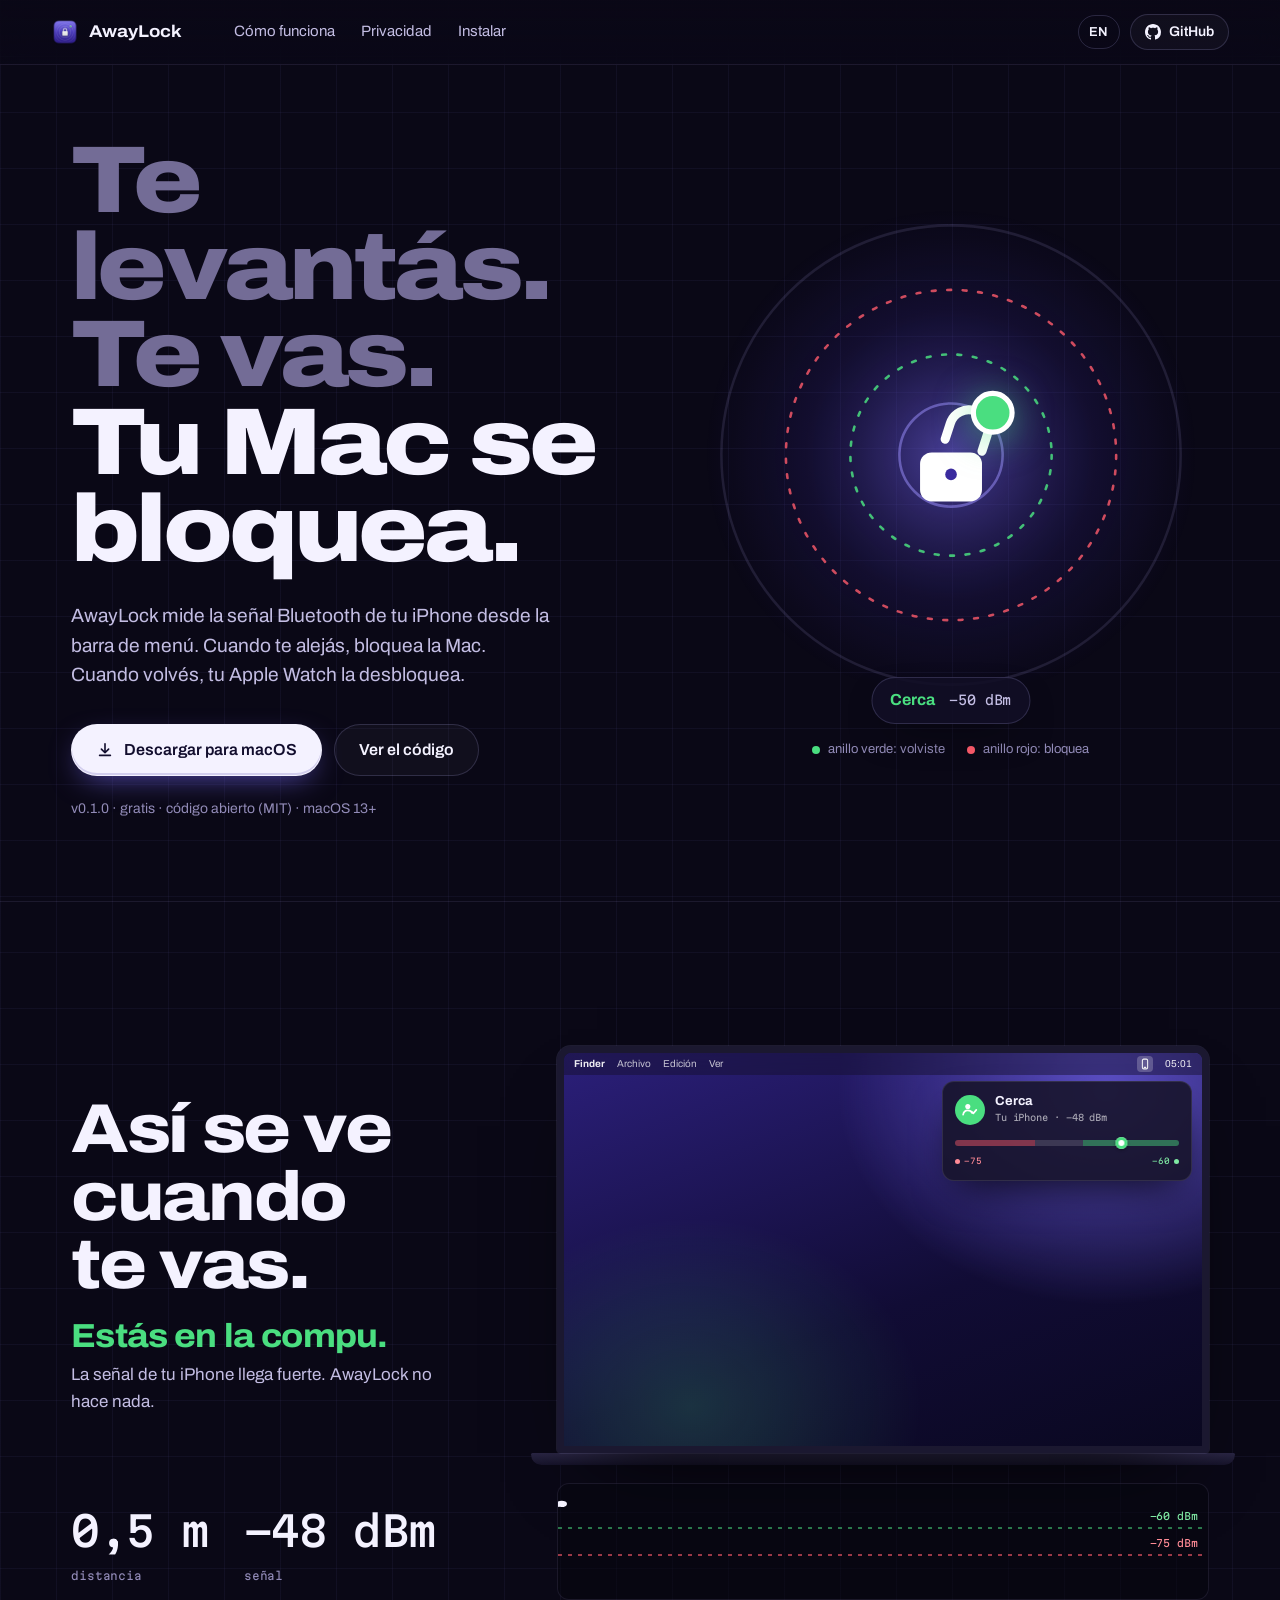
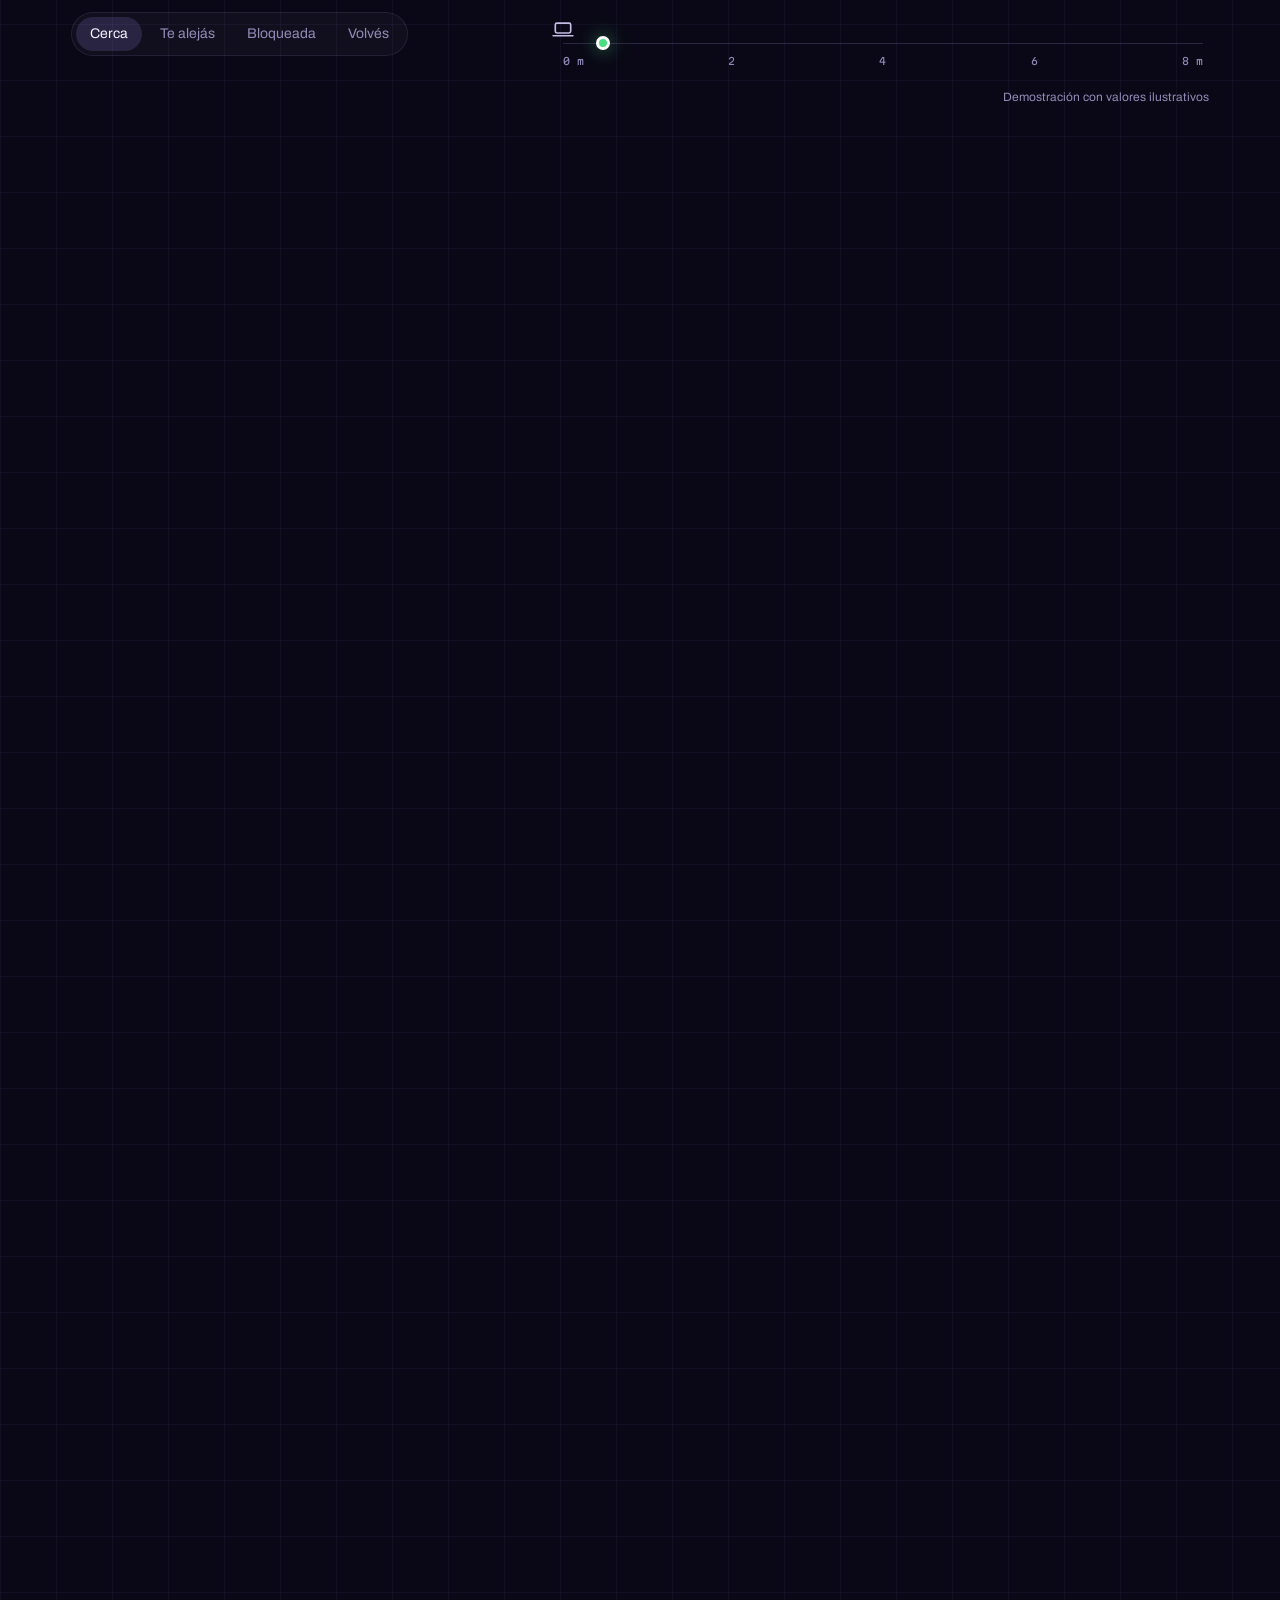
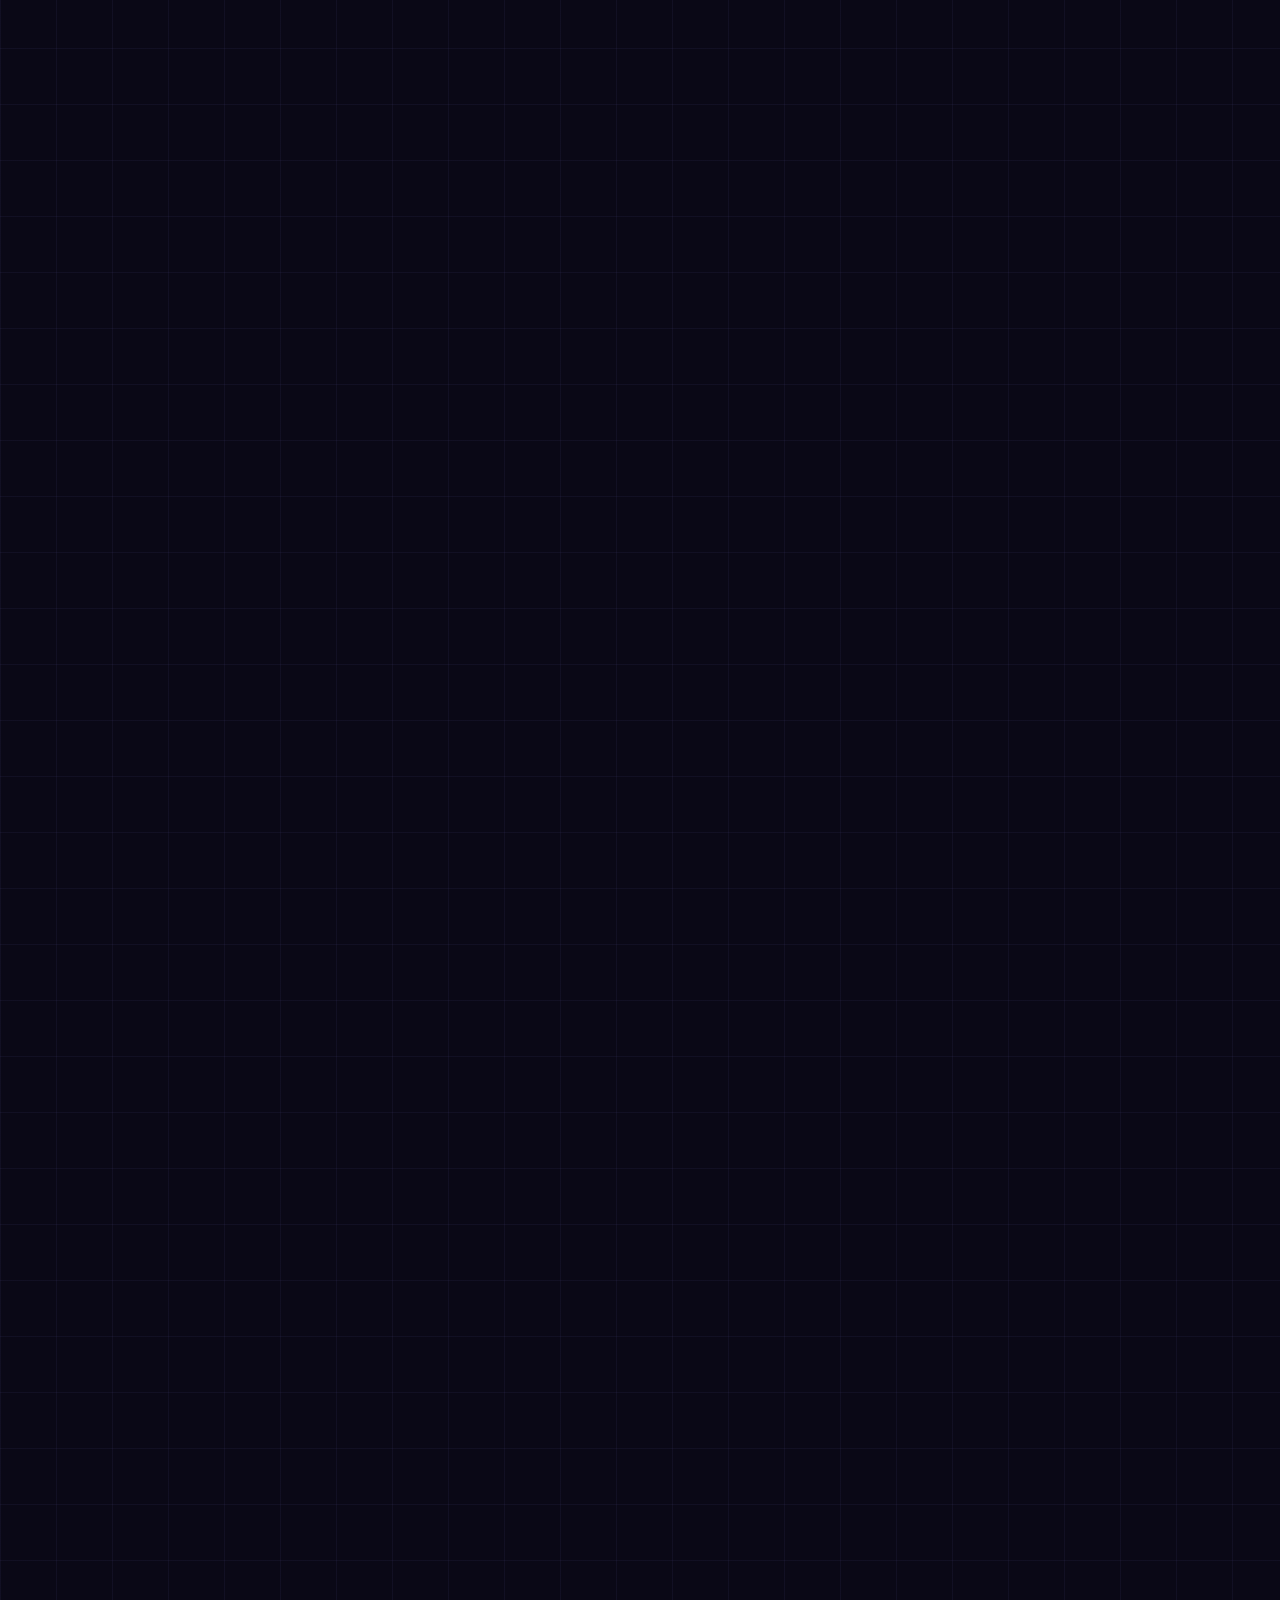
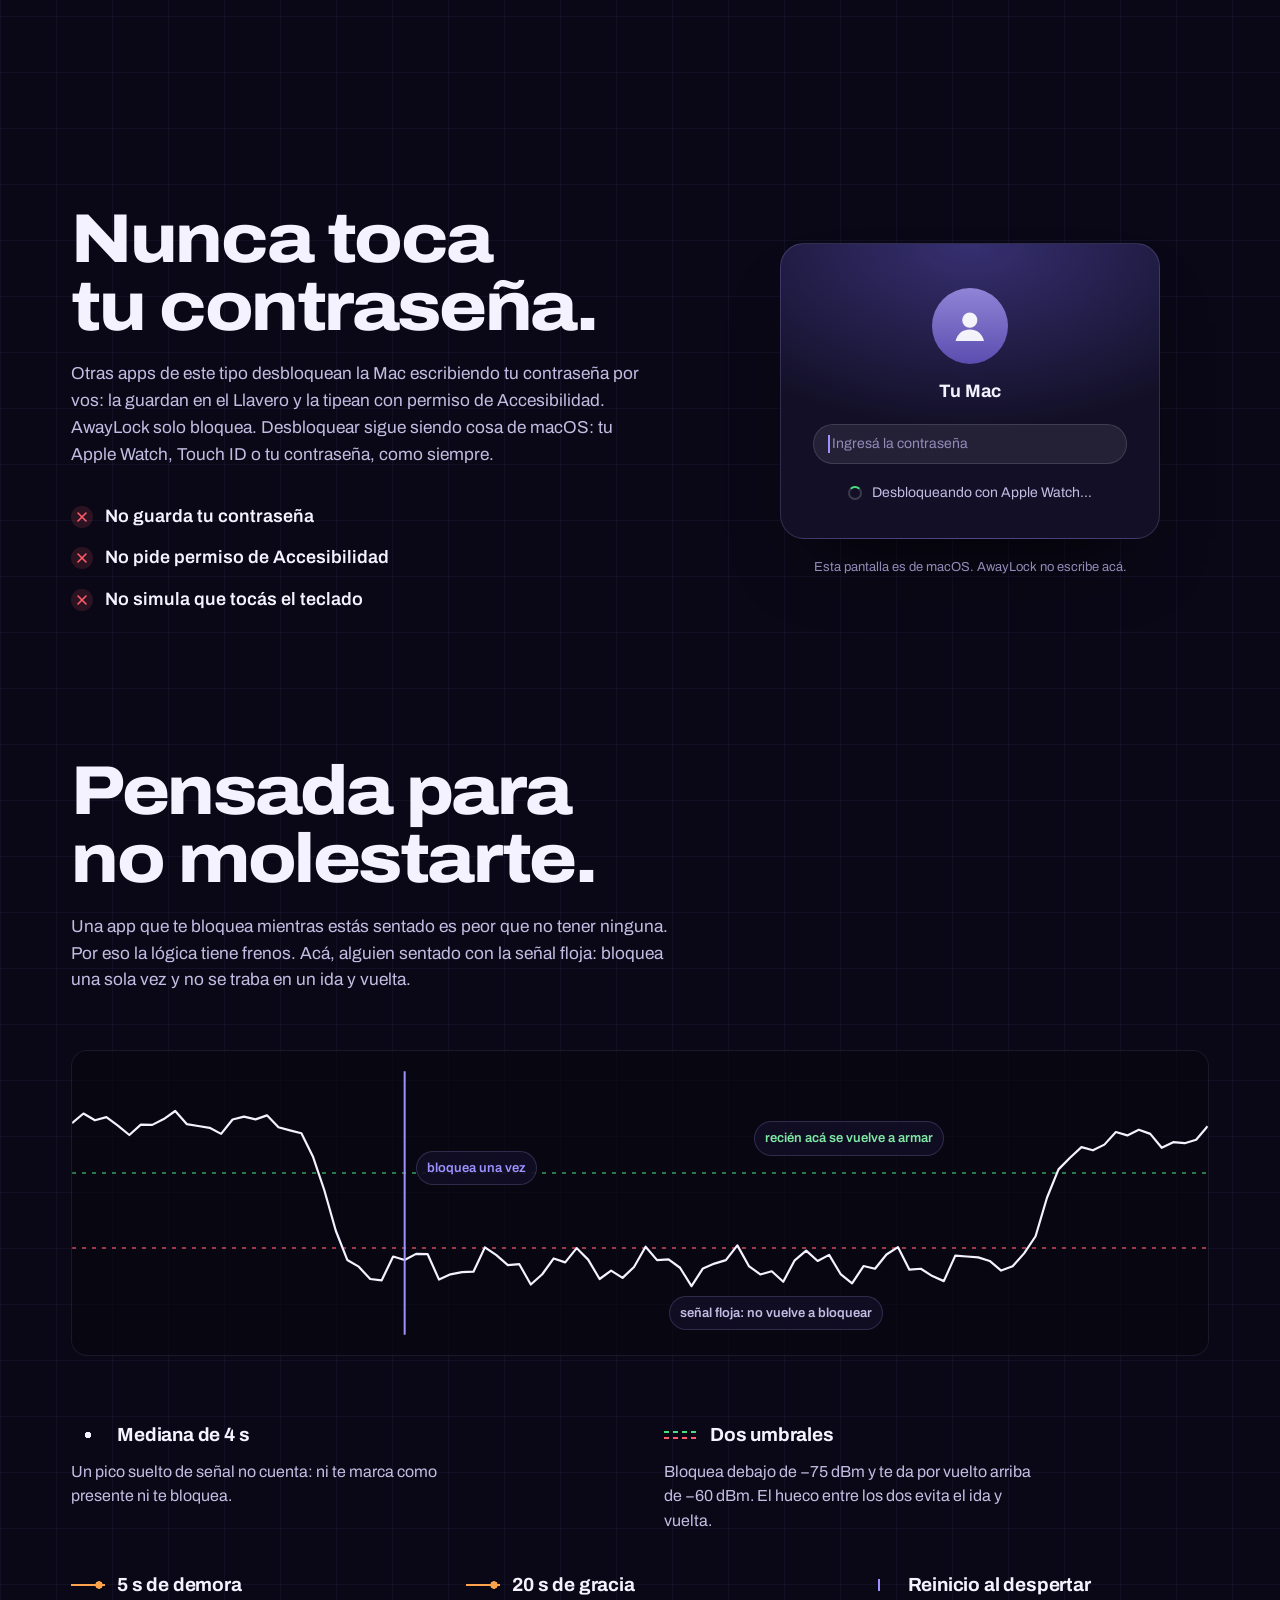
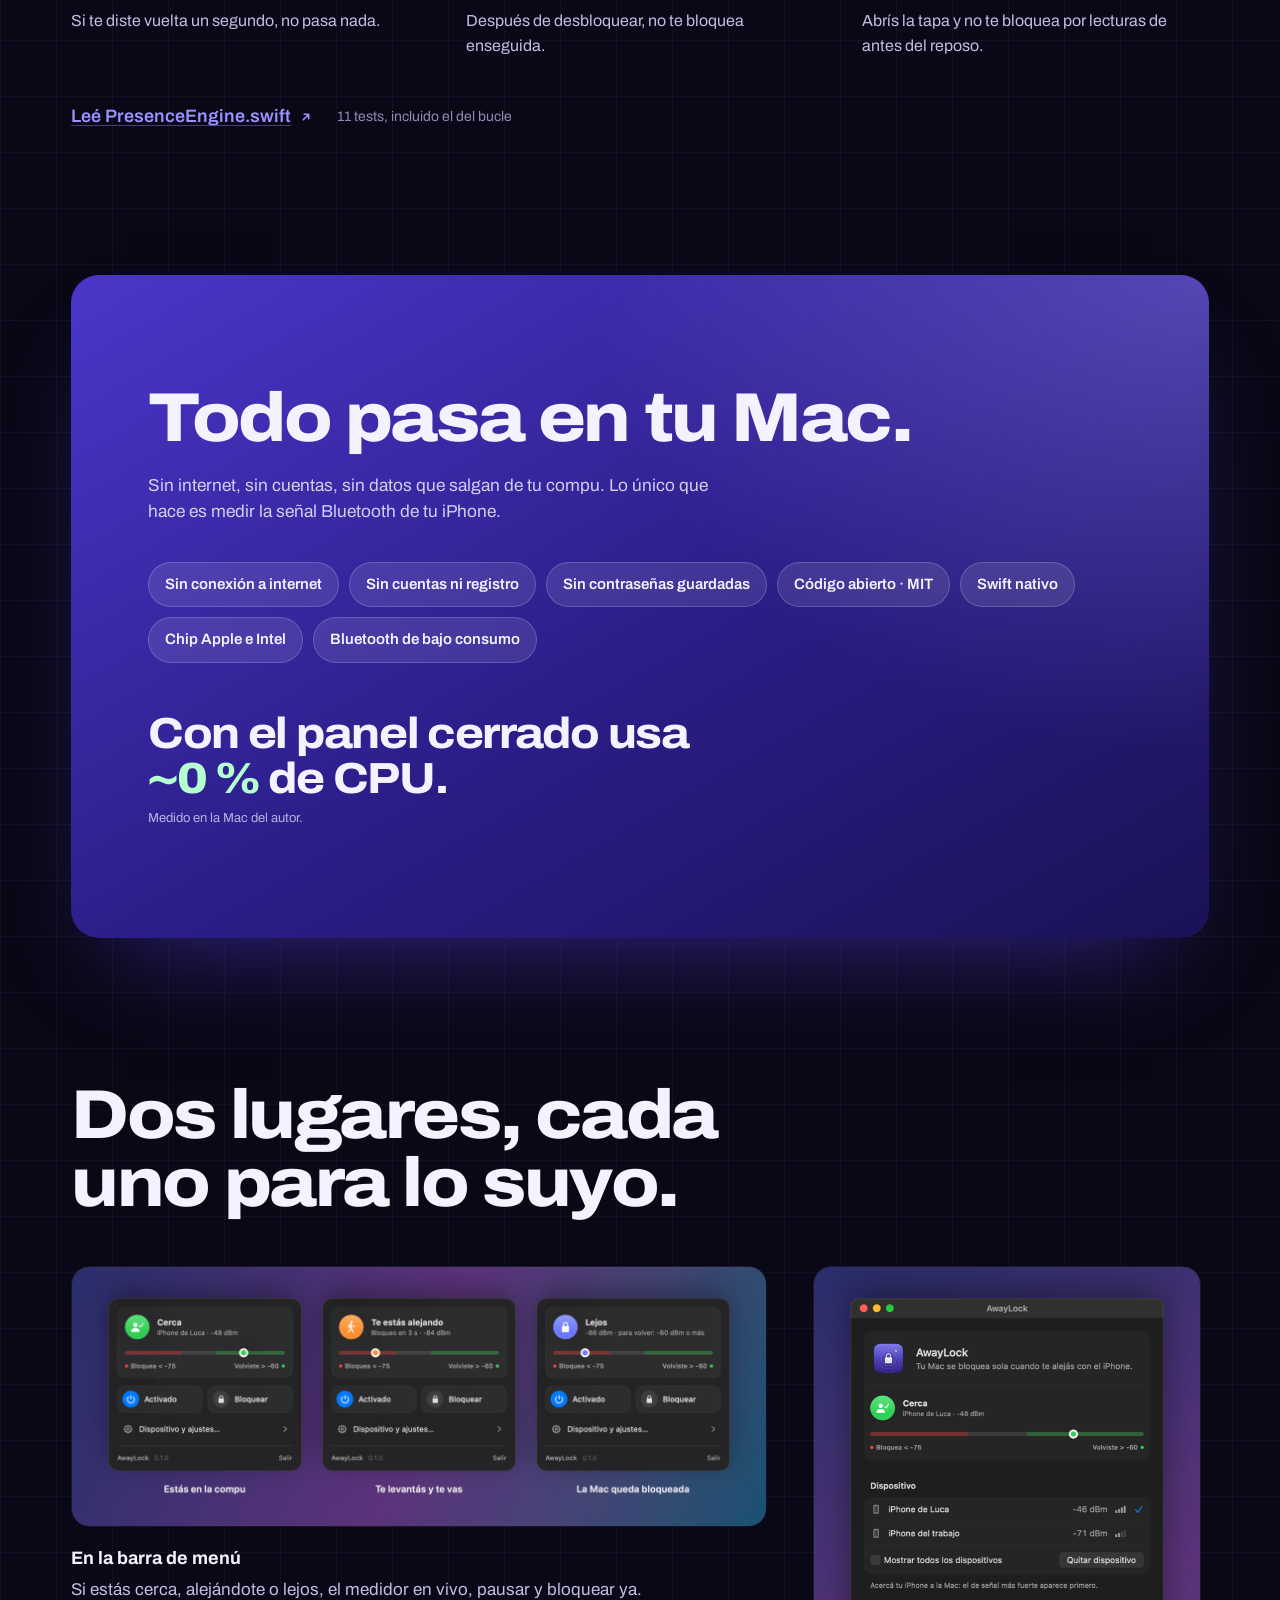
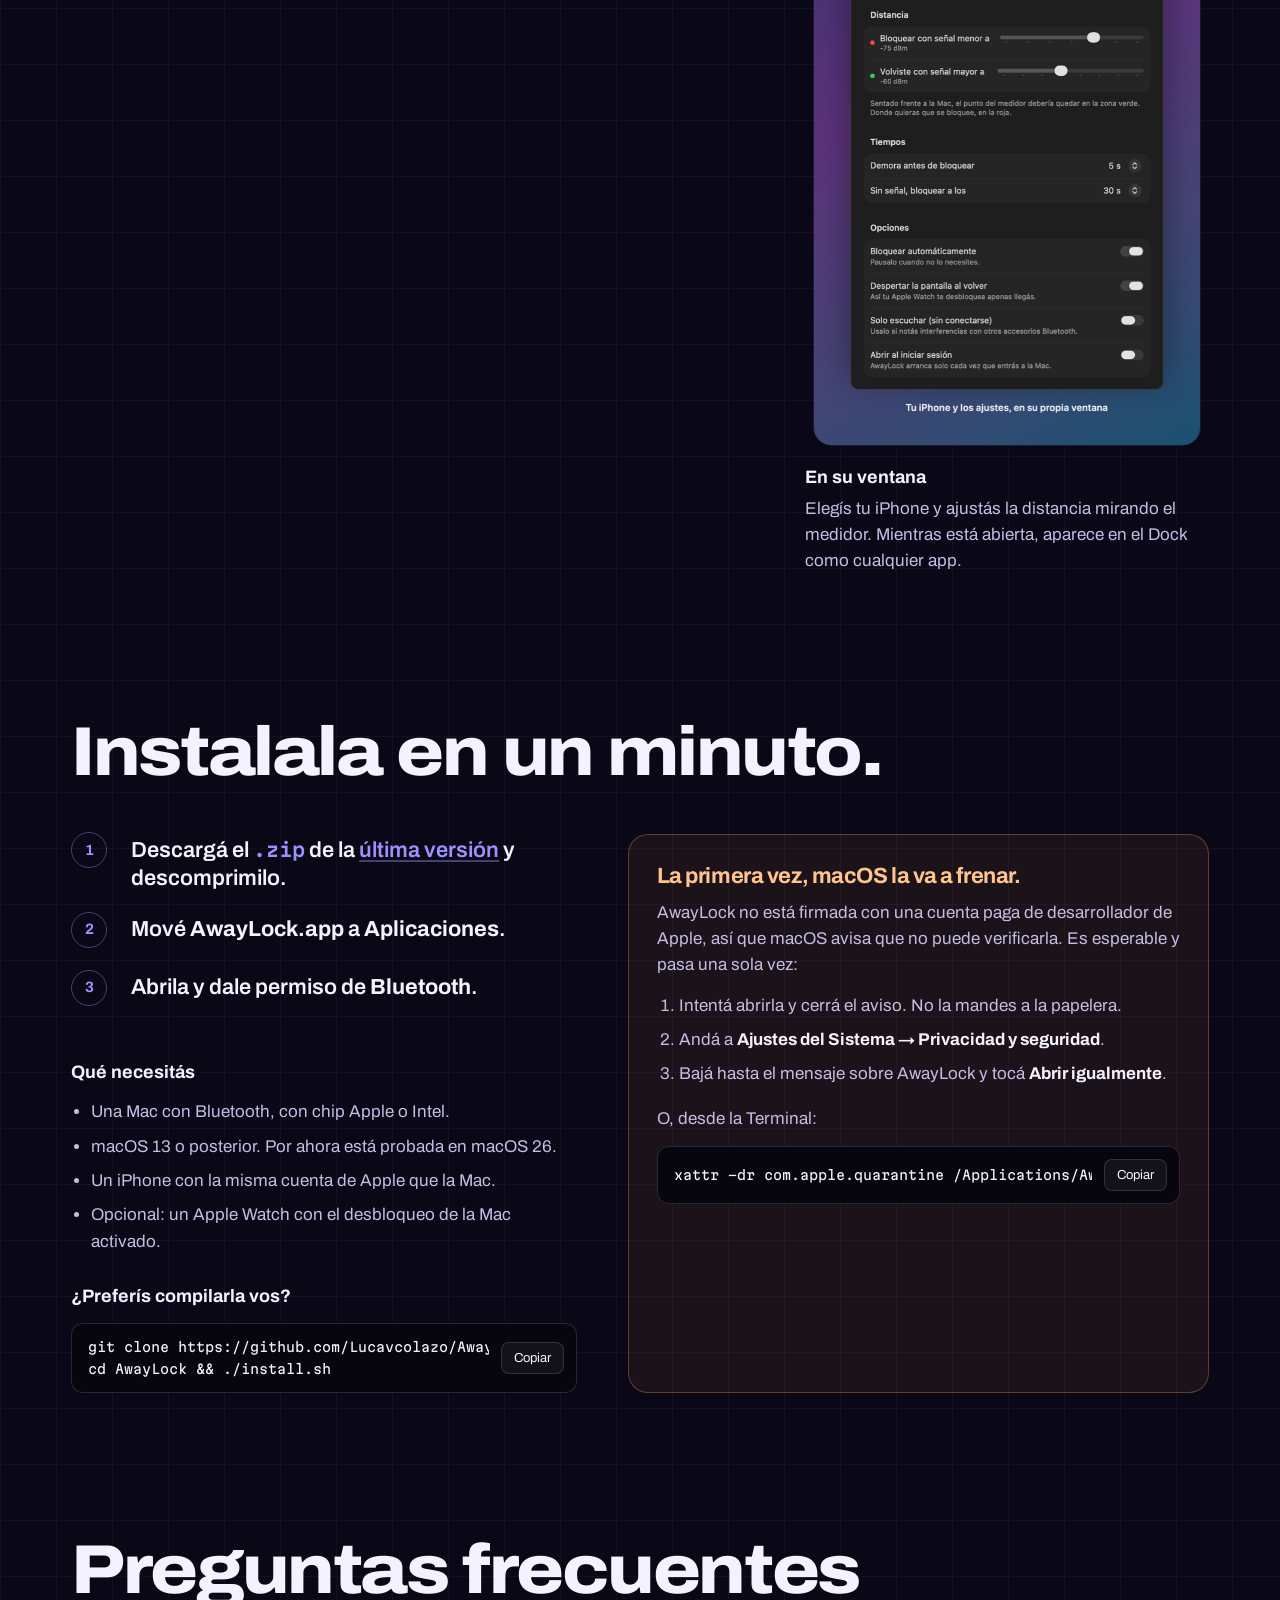
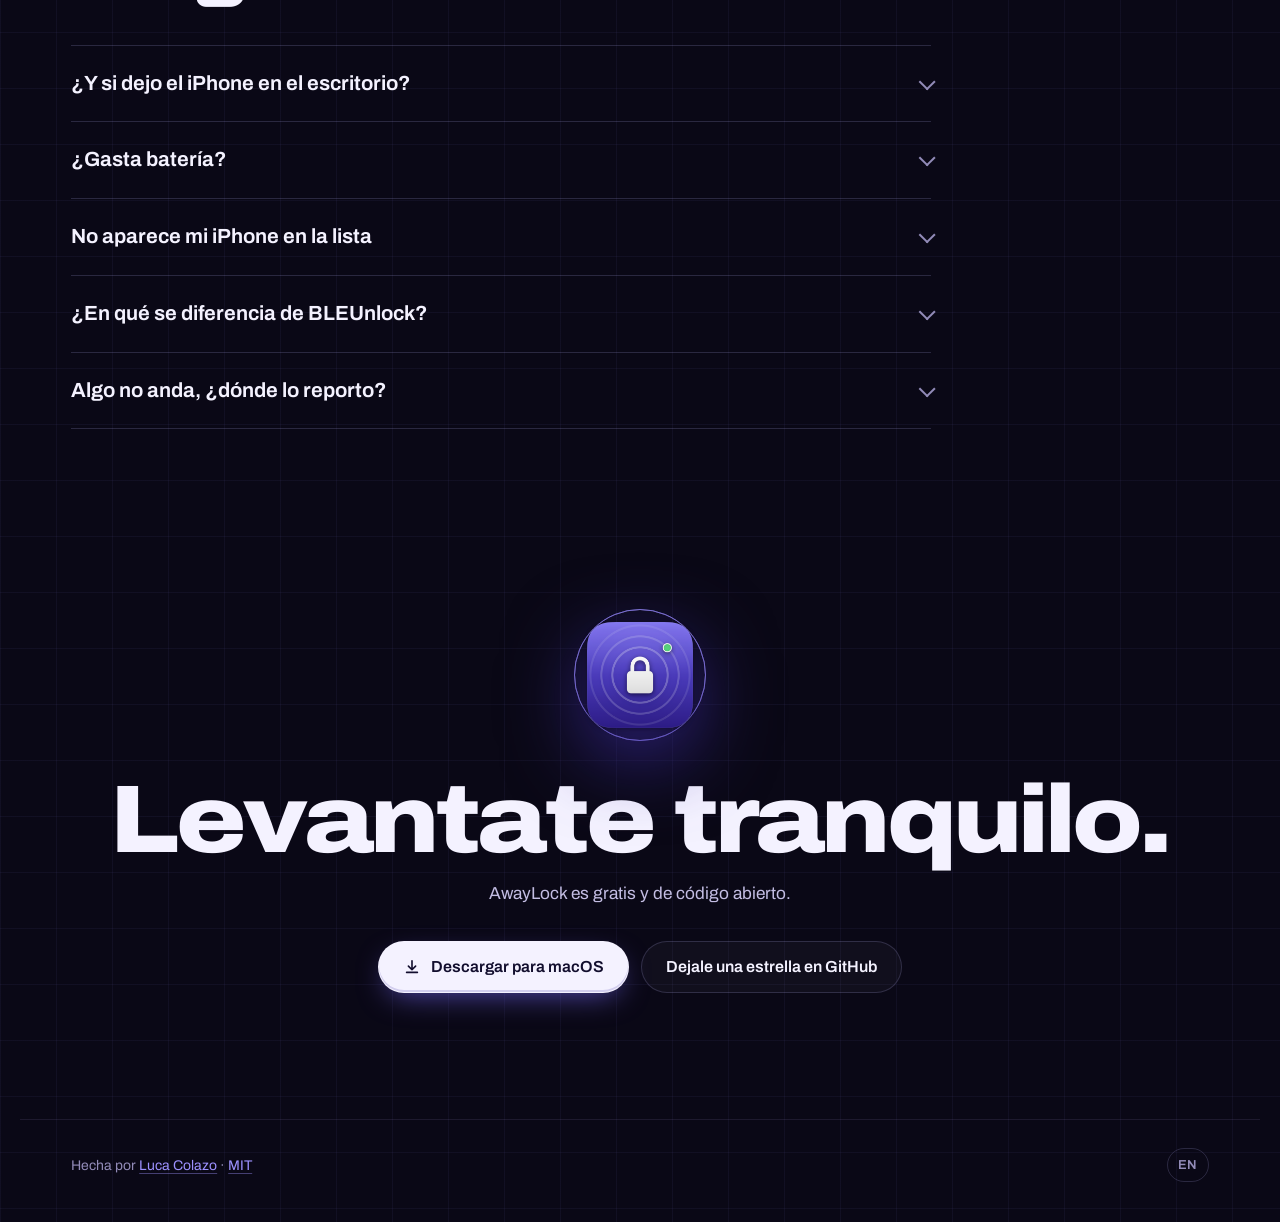
==== site/index.html @ 59635375 "feat: add landing page, promotional video generator, and GitHub Pages workflow" ====
<!doctype html>
<html lang="es">
<head>
  <meta charset="utf-8">
  <meta name="viewport" content="width=device-width, initial-scale=1">
  <title>AwayLock · Tu Mac se bloquea sola cuando te alejás</title>
  <meta name="description" content="App gratuita y de código abierto para la barra de menú de macOS. Bloquea tu Mac cuando te alejás con el iPhone; al volver, tu Apple Watch la desbloquea.">
  <meta name="theme-color" content="#0A0816">
  <link rel="icon" type="image/png" href="assets/icon-64.png">
  <link rel="apple-touch-icon" href="assets/icon-180.png">

  <meta property="og:type" content="website">
  <meta property="og:url" content="https://lucavcolazo.github.io/AwayLock/">
  <meta property="og:title" content="AwayLock · Tu Mac se bloquea sola cuando te alejás">
  <meta property="og:description" content="Mide la señal de tu iPhone y bloquea la Mac cuando te vas. Gratis, de código abierto y sin tocar tu contraseña.">
  <meta property="og:image" content="https://lucavcolazo.github.io/AwayLock/assets/og.png">
  <meta property="og:image:width" content="1200">
  <meta property="og:image:height" content="630">
  <meta name="twitter:card" content="summary_large_image">

  <link rel="preconnect" href="https://fonts.googleapis.com">
  <link rel="preconnect" href="https://fonts.gstatic.com" crossorigin>
  <link rel="stylesheet" href="https://fonts.googleapis.com/css2?family=Archivo:wdth,wght@62..125,100..900&family=Martian+Mono:wght@400;500&display=swap">
  <link rel="stylesheet" href="styles.css">
  <script src="app.js" defer></script>
</head>
<body>
<!--
THESIS: The signal is the interface. The page shows AwayLock working (radar rings as thresholds, a scroll-scrubbed walk away from a Mac, a live dBm trace) instead of the category default: hero, feature-card grid, screenshot, CTA.
OWN-WORLD: Near-black violet ground with a faint measurement grid and one violet glow; heavy wide Archivo display; Martian Mono only for real readings (dBm, meters, seconds); signal colors carry meaning: green = near / "volviste", red = lock threshold, orange = leaving, violet = locked.
STORY: A dev on X understands in one viewport that walking away locks the Mac, watches it happen, trusts it (never touches the password, no network, open source), and downloads it or reads the code.
FIRST VIEWPORT: Left: kinetic three-line headline, one-line lede, "Descargar para macOS" primary button plus "Ver el código", version meta. Right: large radar with inner green ring and outer red ring, the iPhone dot drifting out and back, the padlock closing and opening, live dBm readout.
FORM: Brief-pinned direction (user's Wallbit-style promo reference in the icon's violet); the roll's assignment was overridden by the pinned brief. Seed key 5fd5d9af.
FINISH: unreviewed and undocumented is unfinished; this build ends with the finish review, the verdict, and DESIGN.md
-->
<a class="skip" href="#main" data-i18n="skip">Saltar al contenido</a>

<header class="nav">
  <a class="brand" href="#top" aria-label="AwayLock">
    <img src="assets/icon-64.png" alt="" width="28" height="28">
    <span>AwayLock</span>
  </a>
  <nav class="nav-links" aria-label="Secciones">
    <a href="#como-funciona" data-i18n="navHow">Cómo funciona</a>
    <a href="#privacidad" data-i18n="navPrivacy">Privacidad</a>
    <a href="#instalar" data-i18n="navInstall">Instalar</a>
  </nav>
  <div class="nav-actions">
    <button class="lang" type="button" data-lang-toggle aria-label="Switch to English">EN</button>
    <a class="btn btn-ghost btn-sm" href="https://github.com/Lucavcolazo/AwayLock">
      <svg class="i" viewBox="0 0 16 16" aria-hidden="true"><path fill="currentColor" d="M8 0C3.58 0 0 3.58 0 8c0 3.54 2.29 6.53 5.47 7.59.4.07.55-.17.55-.38 0-.19-.01-.82-.01-1.49-2.01.37-2.53-.49-2.69-.94-.09-.23-.48-.94-.82-1.13-.28-.15-.68-.52-.01-.53.63-.01 1.08.58 1.23.82.72 1.21 1.87.87 2.33.66.07-.52.28-.87.51-1.07-1.78-.2-3.64-.89-3.64-3.95 0-.87.31-1.59.82-2.15-.08-.2-.36-1.02.08-2.12 0 0 .67-.21 2.2.82.64-.18 1.32-.27 2-.27.68 0 1.36.09 2 .27 1.53-1.04 2.2-.82 2.2-.82.44 1.1.16 1.92.08 2.12.51.56.82 1.27.82 2.15 0 3.07-1.87 3.75-3.65 3.95.29.25.54.73.54 1.48 0 1.07-.01 1.93-.01 2.2 0 .21.15.46.55.38A8.013 8.013 0 0016 8c0-4.42-3.58-8-8-8z"/></svg>
      <span>GitHub</span>
    </a>
  </div>
</header>

<main id="main">

  <!-- Portada -->
  <section class="hero" id="top">
    <div class="hero-copy">
      <h1 class="kinetic">
        <span class="k k1" data-i18n="h1a">Te levantás.</span>
        <span class="k k2" data-i18n="h1b">Te vas.</span>
        <span class="k k3" data-i18n="h1c">Tu Mac se bloquea.</span>
      </h1>
      <p class="lede" data-i18n="lede">AwayLock mide la señal Bluetooth de tu iPhone desde la barra de menú. Cuando te alejás, bloquea la Mac. Cuando volvés, tu Apple Watch la desbloquea.</p>
      <div class="cta-row">
        <a class="btn btn-primary desk-only" href="https://github.com/Lucavcolazo/AwayLock/releases/latest">
          <svg class="i" viewBox="0 0 20 20" aria-hidden="true"><path d="M10 3v10m0 0-4-4m4 4 4-4M4 16h12" fill="none" stroke="currentColor" stroke-width="1.8" stroke-linecap="round" stroke-linejoin="round"/></svg>
          <span data-i18n="download">Descargar para macOS</span>
        </a>
        <a class="btn btn-ghost desk-only" href="https://github.com/Lucavcolazo/AwayLock" data-i18n="seeCode">Ver el código</a>
      </div>
      <div class="mobile-note touch-only" role="note">
        <p data-i18n-html="mobileNote"><strong>AwayLock es para Mac.</strong> Abrí esta página en tu compu para descargarla.</p>
        <div class="cta-row">
          <button class="btn btn-primary" type="button" data-copy-link>
            <span data-i18n="copyLink">Copiar el link</span>
          </button>
          <a class="btn btn-ghost" href="https://github.com/Lucavcolazo/AwayLock" data-i18n="seeCode">Ver el código</a>
        </div>
      </div>
      <p class="meta" data-i18n="meta">v0.1.0 · gratis · código abierto (MIT) · macOS 13+</p>
    </div>

    <figure class="radar" aria-hidden="true">
      <div class="radar-stage">
      <svg viewBox="0 0 400 400" class="radar-svg">
        <defs>
          <radialGradient id="radarGlow" cx="50%" cy="50%" r="50%">
            <stop offset="0%" stop-color="#7B6CFF" stop-opacity=".55"/>
            <stop offset="60%" stop-color="#3A2A9E" stop-opacity=".18"/>
            <stop offset="100%" stop-color="#3A2A9E" stop-opacity="0"/>
          </radialGradient>
        </defs>
        <circle cx="200" cy="200" r="190" fill="url(#radarGlow)"/>
        <circle class="ring ring-far" cx="200" cy="200" r="178"/>
        <circle class="ring ring-lock" cx="200" cy="200" r="128"/>
        <circle class="ring ring-near" cx="200" cy="200" r="78"/>
        <circle class="pulse" cx="200" cy="200" r="40"/>
        <g class="padlock" transform="translate(200 206)">
          <path class="shackle" d="M-15 -6 V-19 a15 15 0 0 1 30 0 V-6" fill="none" stroke="#fff" stroke-width="7" stroke-linecap="round"/>
          <rect x="-24" y="-8" width="48" height="38" rx="9" fill="#fff"/>
          <circle cx="0" cy="9" r="4.5" fill="#3A2A9E"/>
        </g>
        <g class="phone-dot">
          <circle r="15" fill="#4ADE80" stroke="#fff" stroke-width="4"/>
        </g>
      </svg>
      <figcaption class="radar-read">
        <span class="read-state" data-radar-state>Cerca</span>
        <span class="read-value mono" data-radar-value>−50 dBm</span>
      </figcaption>
      </div>
      <ul class="radar-legend">
        <li><i class="dot dot-green"></i><span data-i18n="legendNear">anillo verde: volviste</span></li>
        <li><i class="dot dot-red"></i><span data-i18n="legendLock">anillo rojo: bloquea</span></li>
      </ul>
    </figure>
  </section>

  <!-- La caminata: escena guiada por el scroll -->
  <section class="walk" id="como-funciona" aria-labelledby="walk-title">
    <div class="walk-track" data-walk-track>
      <div class="walk-stage">
        <div class="walk-copy">
          <h2 id="walk-title" class="h2" data-i18n="walkTitle">Así se ve cuando te vas.</h2>
          <ol class="captions" data-captions>
            <li class="cap is-active" data-phase="near">
              <h3 data-i18n="capNearT">Estás en la compu.</h3>
              <p data-i18n="capNearP">La señal de tu iPhone llega fuerte. AwayLock no hace nada.</p>
            </li>
            <li class="cap" data-phase="leaving">
              <h3 data-i18n="capLeavingT">Te alejás.</h3>
              <p data-i18n="capLeavingP">La señal cae debajo del umbral rojo. Espera unos segundos, por si solo te diste vuelta.</p>
            </li>
            <li class="cap" data-phase="locked">
              <h3 data-i18n="capLockedT">Bloqueada.</h3>
              <p data-i18n="capLockedP">Nadie ve tu pantalla. Y no vuelve a bloquear hasta verte cerca otra vez.</p>
            </li>
            <li class="cap" data-phase="back">
              <h3 data-i18n="capBackT">Volvés.</h3>
              <p data-i18n="capBackP">La señal supera el umbral verde, la pantalla se prende y tu Apple Watch la desbloquea.</p>
            </li>
          </ol>
          <div class="readouts mono" aria-hidden="true">
            <div><span class="ro-value" data-ro-distance>0,5 m</span><span class="ro-label" data-i18n="roDistance">distancia</span></div>
            <div><span class="ro-value" data-ro-rssi>−48 dBm</span><span class="ro-label" data-i18n="roSignal">señal</span></div>
          </div>
          <div class="steps" role="group" aria-label="Pasos de la demostración" data-i18n-aria="stepsAria">
            <button type="button" data-step data-i18n="stepNear">Cerca</button>
            <button type="button" data-step data-i18n="stepLeaving">Te alejás</button>
            <button type="button" data-step data-i18n="stepLocked">Bloqueada</button>
            <button type="button" data-step data-i18n="stepBack">Volvés</button>
          </div>
        </div>

        <div class="walk-visual" aria-hidden="true">
          <div class="mac" data-mac>
            <div class="mac-screen">
              <div class="wall"></div>
              <div class="menubar">
                <span class="mb-app">Finder</span>
                <span class="mb-menu" data-i18n="mbFile">Archivo</span>
                <span class="mb-menu" data-i18n="mbEdit">Edición</span>
                <span class="mb-menu" data-i18n="mbView">Ver</span>
                <span class="mb-spacer"></span>
                <span class="mb-status" data-mb-icon>
                  <svg viewBox="0 0 16 16"><rect x="4.5" y="1.5" width="7" height="13" rx="1.8" fill="none" stroke="currentColor" stroke-width="1.4"/><path d="M7 12.5h2" stroke="currentColor" stroke-width="1.4" stroke-linecap="round"/></svg>
                </span>
                <span class="mb-time" data-clock>14:32</span>
              </div>
              <div class="panel" data-panel>
                <div class="panel-head">
                  <span class="panel-badge" data-panel-badge>
                    <svg viewBox="0 0 20 20" class="pb-near"><circle cx="8" cy="6.5" r="3" fill="currentColor"/><path d="M2.5 16c.6-3.2 2.9-5 5.5-5s4.2 1.2 5 3" fill="none" stroke="currentColor" stroke-width="2" stroke-linecap="round"/><path d="m12.5 12.5 2 2 3.5-4" fill="none" stroke="currentColor" stroke-width="2" stroke-linecap="round" stroke-linejoin="round"/></svg>
                    <svg viewBox="0 0 20 20" class="pb-walk"><circle cx="11.5" cy="3.5" r="2" fill="currentColor"/><path d="M10.5 6.5 8 12l3 2 1 4M9 9l-3 1.5M11 8.5l2.5 2.5 2.5.5M8 12l-2.5 5" fill="none" stroke="currentColor" stroke-width="1.9" stroke-linecap="round" stroke-linejoin="round"/></svg>
                  </span>
                  <div>
                    <p class="panel-title" data-panel-title>Cerca</p>
                    <p class="panel-detail mono" data-panel-detail>Tu iPhone · −48 dBm</p>
                  </div>
                </div>
                <div class="meter">
                  <div class="meter-bar"><i class="z z-red"></i><i class="z z-mid"></i><i class="z z-green"></i></div>
                  <span class="meter-knob" data-knob></span>
                </div>
                <div class="meter-legend mono"><span><i></i>−75</span><span>−60<i></i></span></div>
              </div>
              <div class="lockscreen" data-lockscreen>
                <p class="ls-date" data-date>viernes 25 de septiembre</p>
                <p class="ls-time" data-clock>14:32</p>
                <div class="ls-user">
                  <span class="ls-avatar"><svg viewBox="0 0 24 24"><circle cx="12" cy="9" r="4" fill="currentColor"/><path d="M4.5 20c1-4 4-6 7.5-6s6.5 2 7.5 6" fill="currentColor"/></svg></span>
                  <span class="ls-field" data-i18n="lsHint">Ingresá la contraseña</span>
                </div>
              </div>
              <div class="toast" data-toast>
                <span class="toast-icon"><svg viewBox="0 0 24 24"><rect x="6" y="5" width="12" height="14" rx="4" fill="none" stroke="currentColor" stroke-width="1.8"/><path d="M9 5l.6-3h4.8l.6 3M9 19l.6 3h4.8l.6-3" fill="none" stroke="currentColor" stroke-width="1.8" stroke-linejoin="round"/></svg></span>
                <span>
                  <strong data-i18n="toastT">Desbloqueada</strong>
                  <span data-i18n="toastP">con tu Apple Watch</span>
                </span>
              </div>
            </div>
            <div class="mac-base"></div>
          </div>

          <div class="trace">
            <svg viewBox="0 0 600 180" preserveAspectRatio="none" class="trace-svg">
              <line class="th th-green" x1="0" x2="600" y1="0" y2="0" data-th-green/>
              <line class="th th-red" x1="0" x2="600" y1="0" y2="0" data-th-red/>
              <polyline class="trace-line" data-trace points=""/>
              <circle class="trace-head" r="5" data-trace-head cx="0" cy="0"/>
            </svg>
            <div class="trace-labels mono">
              <span class="tl tl-green" data-tl-green>−60 dBm</span>
              <span class="tl tl-red" data-tl-red>−75 dBm</span>
            </div>
          </div>

          <div class="ruler">
            <div class="ruler-line">
              <span class="ruler-mac"><svg viewBox="0 0 20 14"><rect x="3" y="1" width="14" height="9" rx="1.5" fill="none" stroke="currentColor" stroke-width="1.5"/><path d="M1 12.5h18" stroke="currentColor" stroke-width="1.5" stroke-linecap="round"/></svg></span>
              <span class="ruler-phone" data-ruler-phone></span>
            </div>
            <div class="ruler-ticks mono"><span>0 m</span><span>2</span><span>4</span><span>6</span><span>8 m</span></div>
          </div>
          <p class="synthetic" data-i18n="synthetic">Demostración con valores ilustrativos</p>
        </div>
      </div>
    </div>
  </section>

  <!-- Contraseña -->
  <section class="section password" aria-labelledby="pw-title">
    <div class="split">
      <div>
        <h2 id="pw-title" class="h2" data-i18n="pwTitle">Nunca toca tu contraseña.</h2>
        <p class="body" data-i18n="pwBody">Otras apps de este tipo desbloquean la Mac escribiendo tu contraseña por vos: la guardan en el Llavero y la tipean con permiso de Accesibilidad. AwayLock solo bloquea. Desbloquear sigue siendo cosa de macOS: tu Apple Watch, Touch ID o tu contraseña, como siempre.</p>
        <ul class="nots">
          <li><svg class="i" viewBox="0 0 20 20" aria-hidden="true"><path d="m5 5 10 10M15 5 5 15" stroke="currentColor" stroke-width="2" stroke-linecap="round"/></svg><span data-i18n="not1">No guarda tu contraseña</span></li>
          <li><svg class="i" viewBox="0 0 20 20" aria-hidden="true"><path d="m5 5 10 10M15 5 5 15" stroke="currentColor" stroke-width="2" stroke-linecap="round"/></svg><span data-i18n="not2">No pide permiso de Accesibilidad</span></li>
          <li><svg class="i" viewBox="0 0 20 20" aria-hidden="true"><path d="m5 5 10 10M15 5 5 15" stroke="currentColor" stroke-width="2" stroke-linecap="round"/></svg><span data-i18n="not3">No simula que tocás el teclado</span></li>
        </ul>
      </div>
      <div class="login" aria-hidden="true">
        <div class="login-card reveal">
          <span class="login-avatar"><svg viewBox="0 0 24 24"><circle cx="12" cy="9" r="4" fill="currentColor"/><path d="M4.5 20c1-4 4-6 7.5-6s6.5 2 7.5 6" fill="currentColor"/></svg></span>
          <p class="login-name" data-i18n="loginName">Tu Mac</p>
          <div class="login-field"><span class="caret"></span><span class="login-placeholder" data-i18n="loginPh">Ingresá la contraseña</span></div>
          <p class="login-watch">
            <span class="spinner"></span>
            <span data-i18n="loginWatch">Desbloqueando con Apple Watch…</span>
          </p>
        </div>
        <p class="login-note" data-i18n="loginNote">Esta pantalla es de macOS. AwayLock no escribe acá.</p>
      </div>
    </div>
  </section>

  <!-- Lógica -->
  <section class="section logic" aria-labelledby="logic-title">
    <h2 id="logic-title" class="h2 narrow" data-i18n="logicTitle">Pensada para no molestarte.</h2>
    <p class="body narrow" data-i18n="logicBody">Una app que te bloquea mientras estás sentado es peor que no tener ninguna. Por eso la lógica tiene frenos. Acá, alguien sentado con la señal floja: bloquea una sola vez y no se traba en un ida y vuelta.</p>

    <figure class="logic-chart reveal" aria-hidden="true">
      <svg viewBox="0 0 1000 300" class="logic-svg" preserveAspectRatio="none">
        <line class="th th-green" x1="0" x2="1000" y1="0" y2="0" data-lth-green/>
        <line class="th th-red" x1="0" x2="1000" y1="0" y2="0" data-lth-red/>
        <path class="logic-line" data-logic-path d=""/>
        <line class="lock-mark" data-lock-mark x1="0" x2="0" y1="20" y2="280"/>
      </svg>
      <div class="logic-tags" data-logic-tags>
        <span class="tag tag-lock" data-tag-lock data-i18n="tagLock">bloquea una vez</span>
        <span class="tag tag-calm" data-tag-calm data-i18n="tagCalm">señal floja: no vuelve a bloquear</span>
        <span class="tag tag-arm" data-tag-arm data-i18n="tagArm">recién acá se vuelve a armar</span>
      </div>
    </figure>

    <dl class="facts">
      <div class="f-median"><dt data-i18n="f1t">Mediana de 4 s</dt><dd data-i18n="f1d">Un pico suelto de señal no cuenta: ni te marca como presente ni te bloquea.</dd></div>
      <div class="f-thresholds"><dt data-i18n="f2t">Dos umbrales</dt><dd data-i18n="f2d">Bloquea debajo de −75 dBm y te da por vuelto arriba de −60 dBm. El hueco entre los dos evita el ida y vuelta.</dd></div>
      <div class="f-delay"><dt data-i18n="f3t">5 s de demora</dt><dd data-i18n="f3d">Si te diste vuelta un segundo, no pasa nada.</dd></div>
      <div class="f-grace"><dt data-i18n="f4t">20 s de gracia</dt><dd data-i18n="f4d">Después de desbloquear, no te bloquea enseguida.</dd></div>
      <div class="f-lock"><dt data-i18n="f5t">Reinicio al despertar</dt><dd data-i18n="f5d">Abrís la tapa y no te bloquea por lecturas de antes del reposo.</dd></div>
    </dl>
    <p class="code-link">
      <a href="https://github.com/Lucavcolazo/AwayLock/blob/main/Sources/AwayLockCore/PresenceEngine.swift" class="link">
        <span data-i18n="readCode">Leé PresenceEngine.swift</span>
        <svg class="i" viewBox="0 0 20 20" aria-hidden="true"><path d="M7 13 13 7M8 7h5v5" fill="none" stroke="currentColor" stroke-width="1.8" stroke-linecap="round" stroke-linejoin="round"/></svg>
      </a>
      <span class="muted" data-i18n="tests">11 tests, incluido el del bucle</span>
    </p>
  </section>

  <!-- Privacidad -->
  <section class="section privacy" id="privacidad" aria-labelledby="privacy-title">
    <div class="privacy-field">
      <h2 id="privacy-title" class="h2" data-i18n="privacyTitle">Todo pasa en tu Mac.</h2>
      <p class="body" data-i18n="privacyBody">Sin internet, sin cuentas, sin datos que salgan de tu compu. Lo único que hace es medir la señal Bluetooth de tu iPhone.</p>
      <ul class="chips" data-chips>
        <li data-i18n="chip1">Sin conexión a internet</li>
        <li data-i18n="chip2">Sin cuentas ni registro</li>
        <li data-i18n="chip3">Sin contraseñas guardadas</li>
        <li data-i18n="chip4">Código abierto · MIT</li>
        <li data-i18n="chip5">Swift nativo</li>
        <li data-i18n="chip6">Chip Apple e Intel</li>
        <li data-i18n="chip7">Bluetooth de bajo consumo</li>
      </ul>
      <p class="cpu" data-i18n-html="cpu">Con el panel cerrado usa <strong>~0&nbsp;%</strong> de CPU.</p>
      <p class="footnote" data-i18n="cpuNote">Medido en la Mac del autor.</p>
    </div>
  </section>

  <!-- La app -->
  <section class="section app" aria-labelledby="app-title">
    <h2 id="app-title" class="h2 narrow" data-i18n="appTitle">Dos lugares, cada uno para lo suyo.</h2>
    <div class="app-grid">
      <figure class="shot shot-menu reveal">
        <img src="assets/estados.png" width="1400" height="523" loading="lazy" alt="El panel de la barra de menú en tres estados: cerca, alejándote y bloqueada." data-i18n-alt="altMenu">
        <figcaption>
          <strong data-i18n="menuT">En la barra de menú</strong>
          <span data-i18n="menuP">Si estás cerca, alejándote o lejos, el medidor en vivo, pausar y bloquear ya.</span>
        </figcaption>
      </figure>
      <figure class="shot shot-window reveal">
        <img src="assets/ventana.png" width="645" height="1300" loading="lazy" alt="La ventana de AwayLock con la lista de iPhones, los umbrales de distancia, los tiempos y las opciones." data-i18n-alt="altWindow">
        <figcaption>
          <strong data-i18n="windowT">En su ventana</strong>
          <span data-i18n="windowP">Elegís tu iPhone y ajustás la distancia mirando el medidor. Mientras está abierta, aparece en el Dock como cualquier app.</span>
          <span class="muted en-only" data-i18n="appSpanish">The app itself is in Spanish for now.</span>
        </figcaption>
      </figure>
    </div>
  </section>

  <!-- Instalar -->
  <section class="section install" id="instalar" aria-labelledby="install-title">
    <h2 id="install-title" class="h2 narrow" data-i18n="installTitle">Instalala en un minuto.</h2>
    <div class="install-grid">
      <ol class="install-steps">
        <li><span data-i18n-html="st1">Descargá el <code>.zip</code> de la <a class="link" href="https://github.com/Lucavcolazo/AwayLock/releases/latest">última versión</a> y descomprimilo.</span></li>
        <li><span data-i18n-html="st2">Mové <strong>AwayLock.app</strong> a <strong>Aplicaciones</strong>.</span></li>
        <li><span data-i18n-html="st3">Abrila y dale permiso de <strong>Bluetooth</strong>.</span></li>
      </ol>

      <aside class="gatekeeper" aria-labelledby="gk-title">
        <h3 id="gk-title" data-i18n="gkTitle">La primera vez, macOS la va a frenar.</h3>
        <p data-i18n="gkBody">AwayLock no está firmada con una cuenta paga de desarrollador de Apple, así que macOS avisa que no puede verificarla. Es esperable y pasa una sola vez:</p>
        <ol>
          <li data-i18n="gk1">Intentá abrirla y cerrá el aviso. No la mandes a la papelera.</li>
          <li data-i18n-html="gk2">Andá a <strong>Ajustes del Sistema → Privacidad y seguridad</strong>.</li>
          <li data-i18n-html="gk3">Bajá hasta el mensaje sobre AwayLock y tocá <strong>Abrir igualmente</strong>.</li>
        </ol>
        <p class="muted" data-i18n="gkTerminal">O, desde la Terminal:</p>
        <div class="code">
          <code>xattr -dr com.apple.quarantine /Applications/AwayLock.app</code>
          <button type="button" class="copy" data-copy="xattr -dr com.apple.quarantine /Applications/AwayLock.app" data-i18n="copy">Copiar</button>
        </div>
      </aside>

      <div class="reqs">
        <h3 data-i18n="reqTitle">Qué necesitás</h3>
        <ul>
          <li data-i18n="req1">Una Mac con Bluetooth, con chip Apple o Intel.</li>
          <li data-i18n="req2">macOS 13 o posterior. Por ahora está probada en macOS 26.</li>
          <li data-i18n="req3">Un iPhone con la misma cuenta de Apple que la Mac.</li>
          <li data-i18n="req4">Opcional: un Apple Watch con el desbloqueo de la Mac activado.</li>
        </ul>
        <h3 data-i18n="buildTitle">¿Preferís compilarla vos?</h3>
        <div class="code code-block">
          <code>git clone https://github.com/Lucavcolazo/AwayLock.git<br>cd AwayLock && ./install.sh</code>
          <button type="button" class="copy" data-copy="git clone https://github.com/Lucavcolazo/AwayLock.git && cd AwayLock && ./install.sh" data-i18n="copy">Copiar</button>
        </div>
      </div>
    </div>
  </section>

  <!-- Preguntas -->
  <section class="section faq" aria-labelledby="faq-title">
    <h2 id="faq-title" class="h2 narrow" data-i18n="faqTitle">Preguntas frecuentes</h2>
    <div class="faq-list">
      <details>
        <summary data-i18n="q1">¿Y si dejo el iPhone en el escritorio?</summary>
        <p data-i18n="a1">Entonces la Mac no se bloquea, porque para AwayLock seguís ahí. Funciona cuando llevás el iPhone encima.</p>
      </details>
      <details>
        <summary data-i18n="q2">¿Gasta batería?</summary>
        <p data-i18n="a2">Usa Bluetooth de bajo consumo, el mismo tipo de conexión que el iPhone ya mantiene con el reloj o los AirPods. Si querés el mínimo posible, activá «Solo escuchar (sin conectarse)».</p>
      </details>
      <details>
        <summary data-i18n="q3">No aparece mi iPhone en la lista</summary>
        <p data-i18n="a3">La lista muestra solo dispositivos cuyo nombre incluye «iPhone». Si le cambiaste el nombre, tildá «Mostrar todos los dispositivos». El iPhone también tiene que estar en la misma cuenta de Apple que la Mac.</p>
      </details>
      <details>
        <summary data-i18n="q4">¿En qué se diferencia de BLEUnlock?</summary>
        <p data-i18n-html="a4"><a class="link" href="https://github.com/ts1/BLEUnlock">BLEUnlock</a> es un gran proyecto que además desbloquea la Mac escribiendo tu contraseña. AwayLock está escrita desde cero con otro enfoque: solo bloquea y deja el desbloqueo al Apple Watch, así nunca toca tu contraseña.</p>
      </details>
      <details>
        <summary data-i18n="q5">Algo no anda, ¿dónde lo reporto?</summary>
        <p data-i18n-html="a5">En los <a class="link" href="https://github.com/Lucavcolazo/AwayLock/issues/new/choose">issues del repo</a>. El formulario te pide el modelo de Mac, la versión de macOS y qué señal marca sentado, que es lo que hace falta para entender qué pasa.</p>
      </details>
    </div>
  </section>

  <!-- Cierre -->
  <section class="close" aria-labelledby="close-title">
    <div class="close-mark" aria-hidden="true">
      <span class="cm-ring"></span><span class="cm-ring"></span><span class="cm-ring"></span>
      <img src="assets/icon-512.png" alt="" width="132" height="132">
    </div>
    <h2 id="close-title" class="close-title" data-i18n="closeTitle">Levantate tranquilo.</h2>
    <p class="body" data-i18n="closeBody">AwayLock es gratis y de código abierto.</p>
    <div class="cta-row center">
      <a class="btn btn-primary desk-only" href="https://github.com/Lucavcolazo/AwayLock/releases/latest">
        <svg class="i" viewBox="0 0 20 20" aria-hidden="true"><path d="M10 3v10m0 0-4-4m4 4 4-4M4 16h12" fill="none" stroke="currentColor" stroke-width="1.8" stroke-linecap="round" stroke-linejoin="round"/></svg>
        <span data-i18n="download">Descargar para macOS</span>
      </a>
      <button class="btn btn-primary touch-only" type="button" data-copy-link><span data-i18n="copyLink">Copiar el link</span></button>
      <a class="btn btn-ghost" href="https://github.com/Lucavcolazo/AwayLock" data-i18n="star">Dejale una estrella en GitHub</a>
    </div>
  </section>
</main>

<footer class="footer">
  <p><span data-i18n="madeBy">Hecha por</span> <a class="link" href="https://github.com/Lucavcolazo">Luca Colazo</a> · <a class="link" href="https://github.com/Lucavcolazo/AwayLock/blob/main/LICENSE">MIT</a></p>
  <button class="lang" type="button" data-lang-toggle aria-label="Switch to English">EN</button>
</footer>

<div class="toast-copy" role="status" aria-live="polite" data-copy-toast></div>
</body>
</html>
---- site/styles.css ----
/* AwayLock · landing
   Mundo: fondo casi negro violáceo con grilla de medición, un brillo violeta,
   Archivo pesado y ancho para titulares, Martian Mono solo para lecturas reales.
   Los colores de señal tienen significado: verde = cerca, rojo = umbral de bloqueo,
   naranja = alejándote, violeta = bloqueada. */

:root {
  --bg: #0a0816;
  --bg-raise: #120f26;
  --bg-sunk: #07060f;
  --line: rgba(190, 180, 255, 0.1);
  --line-strong: rgba(190, 180, 255, 0.18);
  --grid: rgba(155, 140, 255, 0.055);

  --ink: #f4f2ff;
  --ink-2: #c3bde3;
  --ink-3: #928bb8;

  --violet: #7b6cff;
  --violet-hi: #9d91ff;
  --violet-deep: #3a2a9e;
  --green: #4ade80;
  --red: #ff5c6c;
  --orange: #ffa24c;

  --font-display: "Archivo", ui-sans-serif, system-ui, sans-serif;
  --font-mono: "Martian Mono", ui-monospace, "SF Mono", Menlo, monospace;

  --ease-out: cubic-bezier(0.23, 1, 0.32, 1);
  --ease-in-out: cubic-bezier(0.77, 0, 0.175, 1);

  --gutter: clamp(16px, 4vw, 56px);
  --maxw: 1240px;
  --radius: 16px;
}

*, *::before, *::after { box-sizing: border-box; }

html {
  -webkit-text-size-adjust: 100%;
  scroll-behavior: smooth;
  background: var(--bg);
}

body {
  margin: 0;
  color: var(--ink);
  background:
    radial-gradient(1200px 700px at 78% -8%, rgba(123, 108, 255, 0.22), transparent 60%),
    linear-gradient(var(--grid) 1px, transparent 1px) 0 0 / 56px 56px,
    linear-gradient(90deg, var(--grid) 1px, transparent 1px) 0 0 / 56px 56px,
    var(--bg);
  font-family: var(--font-display);
  font-size: 17px;
  line-height: 1.55;
  font-variation-settings: "wdth" 100;
  -webkit-font-smoothing: antialiased;
  text-rendering: optimizeLegibility;
  overflow-x: clip;
}

img, svg { display: block; max-width: 100%; }
a { color: inherit; }
button { font: inherit; color: inherit; }
code { font-family: var(--font-mono); font-size: 0.86em; }
.mono { font-family: var(--font-mono); letter-spacing: -0.01em; }
.muted { color: var(--ink-3); }
.i { width: 18px; height: 18px; flex: none; }

:focus-visible {
  outline: 2px solid var(--violet-hi);
  outline-offset: 3px;
  border-radius: 6px;
}

.skip {
  position: absolute;
  left: 12px;
  top: -60px;
  z-index: 100;
  padding: 10px 14px;
  background: var(--ink);
  color: var(--bg);
  border-radius: 10px;
  text-decoration: none;
  font-weight: 600;
}
.skip:focus { top: 12px; }

/* ---------- Navegación ---------- */

.nav {
  position: sticky;
  top: 0;
  z-index: 50;
  display: flex;
  align-items: center;
  gap: 24px;
  padding: 14px var(--gutter);
  background: linear-gradient(to bottom, rgba(10, 8, 22, 0.92), rgba(10, 8, 22, 0.7));
  backdrop-filter: saturate(140%) blur(14px);
  -webkit-backdrop-filter: saturate(140%) blur(14px);
  border-bottom: 1px solid var(--line);
}

.brand {
  display: inline-flex;
  align-items: center;
  gap: 10px;
  font-weight: 700;
  font-size: 17px;
  text-decoration: none;
  font-variation-settings: "wdth" 110;
}
.brand img { border-radius: 7px; }

.nav-links {
  display: flex;
  gap: 26px;
  margin-left: 28px;
  font-size: 15px;
  color: var(--ink-2);
}
.nav-links a { text-decoration: none; transition: color 150ms ease; }
.nav-links a:hover { color: var(--ink); }

.nav-actions { margin-left: auto; display: flex; align-items: center; gap: 10px; }

.lang {
  height: 34px;
  min-width: 42px;
  padding: 0 10px;
  border-radius: 999px;
  border: 1px solid var(--line-strong);
  background: transparent;
  font-size: 13px;
  font-weight: 600;
  cursor: pointer;
  transition: background-color 150ms ease, transform 160ms var(--ease-out);
}
.lang:hover { background: rgba(255, 255, 255, 0.06); }
.lang:active { transform: scale(0.96); }

/* ---------- Botones ---------- */

.btn {
  display: inline-flex;
  align-items: center;
  justify-content: center;
  gap: 10px;
  height: 52px;
  padding: 0 24px;
  border-radius: 999px;
  border: 1px solid transparent;
  font-weight: 600;
  font-size: 16px;
  text-decoration: none;
  cursor: pointer;
  white-space: nowrap;
  transition: transform 160ms var(--ease-out), background-color 180ms ease, border-color 180ms ease, box-shadow 220ms ease;
}
.btn:active { transform: scale(0.97); }
.btn-sm { height: 36px; padding: 0 14px; font-size: 14px; gap: 8px; }
.btn-sm .i { width: 16px; height: 16px; }

.btn-primary {
  background: var(--ink);
  color: #120e2e;
  box-shadow: 0 10px 30px -10px rgba(123, 108, 255, 0.7), inset 0 -2px 0 rgba(58, 42, 158, 0.18);
}
.btn-primary:hover { background: #fff; box-shadow: 0 14px 38px -10px rgba(123, 108, 255, 0.9), inset 0 -2px 0 rgba(58, 42, 158, 0.18); }

.btn-ghost {
  background: rgba(255, 255, 255, 0.03);
  border-color: var(--line-strong);
  color: var(--ink);
}
.btn-ghost:hover { background: rgba(255, 255, 255, 0.07); border-color: rgba(190, 180, 255, 0.3); }

.link {
  color: var(--violet-hi);
  text-decoration: underline;
  text-decoration-color: rgba(157, 145, 255, 0.4);
  text-underline-offset: 3px;
  transition: text-decoration-color 150ms ease;
}
.link:hover { text-decoration-color: currentColor; }

/* ---------- Tipografía ---------- */

.h2 {
  margin: 0 0 20px;
  font-size: clamp(38px, 5.4vw, 76px);
  line-height: 0.98;
  font-weight: 800;
  letter-spacing: -0.035em;
  font-variation-settings: "wdth" 112;
  text-wrap: balance;
}
.narrow { max-width: 18ch; }
.body.narrow { max-width: 60ch; }

.body {
  margin: 0;
  max-width: 58ch;
  color: var(--ink-2);
  font-size: clamp(17px, 1.35vw, 19px);
  text-wrap: pretty;
}

/* ---------- Portada ---------- */

.hero {
  position: relative;
  display: grid;
  grid-template-columns: minmax(0, 1.05fr) minmax(0, 0.95fr);
  align-items: center;
  gap: clamp(24px, 4vw, 64px);
  max-width: var(--maxw);
  margin: 0 auto;
  min-height: calc(100svh - 64px);
  padding: clamp(40px, 7vh, 96px) var(--gutter) clamp(56px, 8vh, 110px);
}

.kinetic {
  margin: 0 0 28px;
  font-size: clamp(52px, 7.4vw, 96px);
  line-height: 0.92;
  font-weight: 850;
  letter-spacing: -0.04em;
  font-variation-settings: "wdth" 115;
}
.k {
  display: block;
  opacity: 0;
  filter: blur(10px);
  transform: translateY(14px);
  animation: word-in 900ms var(--ease-out) forwards, word-dim 700ms ease forwards;
}
.k1 { animation-delay: 150ms, 1350ms; }
.k2 { animation-delay: 750ms, 1950ms; }
.k3 { animation: word-in 900ms var(--ease-out) 1350ms forwards; }

@keyframes word-in {
  to { opacity: 1; filter: blur(0); transform: none; }
}
@keyframes word-dim {
  to { color: #736c96; }
}

.lede {
  margin: 0 0 34px;
  max-width: 44ch;
  font-size: clamp(18px, 1.5vw, 21px);
  color: var(--ink-2);
  opacity: 0;
  animation: fade-up 800ms var(--ease-out) 1800ms forwards;
}

.cta-row { display: flex; flex-wrap: wrap; gap: 12px; }
.cta-row.center { justify-content: center; }
.hero .cta-row, .hero .mobile-note, .hero .meta {
  opacity: 0;
  animation: fade-up 800ms var(--ease-out) 2000ms forwards;
}

@keyframes fade-up {
  from { opacity: 0; transform: translateY(10px); }
  to { opacity: 1; transform: none; }
}

.meta {
  margin: 22px 0 0;
  font-size: 14px;
  color: var(--ink-3);
}

.mobile-note { display: none; }
.mobile-note p { margin: 0 0 16px; color: var(--ink-2); max-width: 36ch; }
.mobile-note strong { color: var(--ink); }

@media (hover: none) and (pointer: coarse) {
  .desk-only { display: none !important; }
  .mobile-note { display: block; }
}
@media (hover: hover), (pointer: fine) {
  .touch-only:not(.mobile-note) { display: none !important; }
}

/* Radar */
.radar {
  position: relative;
  margin: 0;
  justify-self: center;
  width: min(100%, 540px);
}
.radar-stage { position: relative; }
.radar-svg { width: 100%; height: auto; overflow: visible; }
.ring { fill: none; stroke-width: 2; }
.ring-far { stroke: rgba(190, 180, 255, 0.12); }
.ring-lock { stroke: var(--red); stroke-opacity: 0.8; stroke-dasharray: 3 9; stroke-linecap: round; }
.ring-near { stroke: var(--green); stroke-opacity: 0.85; stroke-dasharray: 3 9; stroke-linecap: round; }
.pulse {
  fill: none;
  stroke: rgba(157, 145, 255, 0.5);
  stroke-width: 2;
  transform-origin: 200px 200px;
  animation: pulse 3.2s var(--ease-out) infinite;
}
@keyframes pulse {
  from { transform: scale(1); opacity: 0.7; }
  to { transform: scale(4.6); opacity: 0; }
}
.padlock .shackle { transition: transform 420ms var(--ease-out); }
.radar.is-locked .shackle { transform: translateY(6px); }
.radar:not(.is-locked) .shackle { transform: translate(9px, -3px) rotate(18deg); transform-origin: 15px -6px; }
.phone-dot { filter: drop-shadow(0 4px 14px rgba(74, 222, 128, 0.55)); }

.radar-read {
  position: absolute;
  left: 50%;
  bottom: -2%;
  transform: translateX(-50%);
  display: flex;
  align-items: baseline;
  gap: 14px;
  padding: 10px 18px;
  border-radius: 999px;
  background: rgba(18, 15, 38, 0.85);
  border: 1px solid var(--line-strong);
  box-shadow: 0 16px 40px -18px rgba(0, 0, 0, 0.8);
  white-space: nowrap;
}
.read-state { font-weight: 700; font-size: 16px; transition: color 200ms ease; }
.read-value { font-size: 13px; color: var(--ink-2); font-variant-numeric: tabular-nums; }
.radar[data-state="near"] .read-state { color: var(--green); }
.radar[data-state="leaving"] .read-state { color: var(--orange); }
.radar[data-state="locked"] .read-state { color: var(--violet-hi); }

.radar-legend {
  display: flex;
  justify-content: center;
  gap: 22px;
  margin: 26px 0 0;
  padding: 0;
  list-style: none;
  font-size: 13px;
  color: var(--ink-3);
}
.radar-legend li { display: flex; align-items: center; gap: 8px; }
.dot { width: 8px; height: 8px; border-radius: 50%; display: inline-block; }
.dot-green { background: var(--green); }
.dot-red { background: var(--red); }

/* ---------- La caminata ---------- */

.walk { position: relative; border-top: 1px solid var(--line); }
.walk-track { height: 440vh; }
.walk-stage {
  position: sticky;
  top: 0;
  height: 100svh;
  display: grid;
  grid-template-columns: minmax(0, 0.8fr) minmax(0, 1.2fr);
  align-items: center;
  gap: clamp(24px, 4vw, 64px);
  max-width: var(--maxw);
  margin: 0 auto;
  padding: 88px var(--gutter) 40px;
}

.captions { position: relative; list-style: none; margin: 8px 0 30px; padding: 0; min-height: 150px; }
.cap {
  position: absolute;
  inset: 0 0 auto 0;
  opacity: 0;
  filter: blur(6px);
  transform: translateY(10px);
  transition: opacity 380ms ease, filter 380ms ease, transform 480ms var(--ease-out);
  pointer-events: none;
}
.cap.is-active { opacity: 1; filter: blur(0); transform: none; }
.cap h3 {
  margin: 0 0 8px;
  font-size: clamp(26px, 2.6vw, 36px);
  line-height: 1.05;
  letter-spacing: -0.025em;
  font-weight: 750;
  font-variation-settings: "wdth" 108;
}
.cap[data-phase="near"] h3, .cap[data-phase="back"] h3 { color: var(--green); }
.cap[data-phase="leaving"] h3 { color: var(--orange); }
.cap[data-phase="locked"] h3 { color: var(--violet-hi); }
.cap p { margin: 0; color: var(--ink-2); max-width: 40ch; }

.readouts {
  display: flex;
  gap: 36px;
  margin-bottom: 28px;
}
.readouts > div { display: flex; flex-direction: column; gap: 4px; }
.ro-value {
  font-size: clamp(30px, 3.2vw, 46px);
  font-weight: 500;
  letter-spacing: -0.04em;
  font-variant-numeric: tabular-nums;
  color: var(--ink);
}
.ro-label { font-size: 11px; color: var(--ink-3); text-transform: lowercase; }

.steps {
  display: inline-flex;
  flex-wrap: wrap;
  gap: 4px;
  padding: 4px;
  border-radius: 999px;
  background: rgba(255, 255, 255, 0.03);
  border: 1px solid var(--line);
}
.steps button {
  height: 34px;
  padding: 0 14px;
  border: 0;
  border-radius: 999px;
  background: transparent;
  color: var(--ink-3);
  font-size: 14px;
  cursor: pointer;
  transition: background-color 180ms ease, color 180ms ease, transform 160ms var(--ease-out);
}
.steps button:hover { color: var(--ink); }
.steps button:active { transform: scale(0.96); }
.steps button[aria-current="step"] { background: rgba(157, 145, 255, 0.16); color: var(--ink); }

.walk-visual { display: flex; flex-direction: column; gap: 18px; min-width: 0; }

/* Mac dibujada */
.mac { width: 100%; }
.mac-screen {
  position: relative;
  aspect-ratio: 16 / 10;
  border-radius: 14px 14px 4px 4px;
  overflow: hidden;
  background: #000;
  border: 7px solid #1b1830;
  box-shadow: 0 40px 80px -40px rgba(0, 0, 0, 0.9), 0 0 0 1px rgba(190, 180, 255, 0.12);
}
.mac-base {
  height: 12px;
  margin: 0 -4%;
  border-radius: 2px 2px 14px 14px;
  background: linear-gradient(#2a2644, #16132a);
  box-shadow: 0 18px 30px -16px rgba(0, 0, 0, 0.9);
}
.wall {
  position: absolute;
  inset: 0;
  background:
    radial-gradient(60% 80% at 20% 90%, rgba(74, 222, 128, 0.18), transparent 60%),
    radial-gradient(70% 90% at 85% 10%, rgba(123, 108, 255, 0.7), transparent 60%),
    linear-gradient(160deg, #2b1f7a, #110c35 60%, #0a0820);
}
.menubar {
  position: absolute;
  inset: 0 0 auto 0;
  display: flex;
  align-items: center;
  gap: 12px;
  height: 22px;
  padding: 0 10px;
  font-size: 10px;
  color: rgba(255, 255, 255, 0.92);
  background: rgba(20, 16, 44, 0.45);
  backdrop-filter: blur(10px);
  -webkit-backdrop-filter: blur(10px);
}
.mb-app { font-weight: 700; }
.mb-menu { opacity: 0.8; }
.mb-spacer { flex: 1; }
.mb-status { width: 16px; height: 16px; display: grid; place-items: center; border-radius: 4px; background: rgba(255, 255, 255, 0.22); }
.mb-status svg { width: 12px; height: 12px; }
.mb-time { font-variant-numeric: tabular-nums; }

.panel {
  position: absolute;
  top: 28px;
  right: 10px;
  width: min(52%, 250px);
  padding: 12px;
  border-radius: 12px;
  background: rgba(24, 21, 44, 0.9);
  border: 1px solid rgba(255, 255, 255, 0.1);
  box-shadow: 0 18px 40px -14px rgba(0, 0, 0, 0.8);
  transition: opacity 300ms ease, transform 400ms var(--ease-out);
}
.panel-head { display: flex; align-items: center; gap: 10px; margin-bottom: 12px; }
.panel-badge {
  position: relative;
  width: 30px;
  height: 30px;
  flex: none;
  border-radius: 50%;
  display: grid;
  place-items: center;
  color: #fff;
  background: var(--green);
  transition: background-color 300ms ease;
}
.panel-badge svg { width: 17px; height: 17px; position: absolute; transition: opacity 200ms ease; }
.panel-badge .pb-walk { opacity: 0; }
.panel[data-state="leaving"] .panel-badge { background: var(--orange); }
.panel[data-state="leaving"] .pb-near { opacity: 0; }
.panel[data-state="leaving"] .pb-walk { opacity: 1; }
.panel-title { margin: 0; font-size: 13px; font-weight: 700; line-height: 1.2; }
.panel-detail { margin: 2px 0 0; font-size: 9px; color: rgba(255, 255, 255, 0.62); font-variant-numeric: tabular-nums; white-space: nowrap; }
.meter { position: relative; height: 12px; }
.meter-bar {
  position: absolute;
  inset: 3px 0;
  display: flex;
  border-radius: 99px;
  overflow: hidden;
}
.z { display: block; height: 100%; }
.z-red { width: 35.7%; background: rgba(255, 92, 108, 0.45); }
.z-mid { width: 21.4%; background: rgba(255, 255, 255, 0.14); }
.z-green { flex: 1; background: rgba(74, 222, 128, 0.45); }
.meter-knob {
  position: absolute;
  top: 0;
  left: 0;
  width: 12px;
  height: 12px;
  margin-left: -6px;
  border-radius: 50%;
  background: #fff;
  box-shadow: inset 0 0 0 3px var(--green), 0 1px 3px rgba(0, 0, 0, 0.4);
  will-change: transform;
}
.panel[data-state="leaving"] .meter-knob { box-shadow: inset 0 0 0 3px var(--orange), 0 1px 3px rgba(0, 0, 0, 0.4); }
.meter-legend { display: flex; justify-content: space-between; margin-top: 6px; font-size: 8px; color: rgba(255, 255, 255, 0.5); }
.meter-legend span { display: inline-flex; align-items: center; gap: 4px; }
.meter-legend span:first-child { color: #ff8b96; }
.meter-legend span:last-child { color: #7fe9a3; }
.meter-legend i { width: 5px; height: 5px; border-radius: 50%; background: currentColor; }

.lockscreen {
  position: absolute;
  inset: 0;
  display: flex;
  flex-direction: column;
  align-items: center;
  padding-top: 9%;
  background: rgba(8, 6, 22, 0.35);
  backdrop-filter: blur(22px) saturate(120%);
  -webkit-backdrop-filter: blur(22px) saturate(120%);
  opacity: 0;
  visibility: hidden;
  transition: opacity 500ms ease, visibility 0s linear 500ms;
}
.mac.is-locked .lockscreen { opacity: 1; visibility: visible; transition: opacity 500ms ease, visibility 0s; }
.ls-date { margin: 0; font-size: clamp(10px, 1.1vw, 14px); font-weight: 600; color: rgba(255, 255, 255, 0.85); }
.ls-time {
  margin: 0;
  font-size: clamp(44px, 7vw, 96px);
  font-weight: 700;
  line-height: 1;
  letter-spacing: -0.03em;
  font-variation-settings: "wdth" 88;
  color: rgba(255, 255, 255, 0.92);
  font-variant-numeric: tabular-nums;
}
.ls-user {
  margin-top: auto;
  margin-bottom: 9%;
  display: flex;
  flex-direction: column;
  align-items: center;
  gap: 8px;
  font-size: clamp(9px, 0.9vw, 12px);
  color: rgba(255, 255, 255, 0.78);
}
.ls-avatar {
  width: clamp(30px, 3.4vw, 44px);
  height: clamp(30px, 3.4vw, 44px);
  border-radius: 50%;
  display: grid;
  place-items: center;
  background: linear-gradient(#8f84d6, #5a4db0);
  color: rgba(255, 255, 255, 0.9);
}
.ls-avatar svg { width: 64%; height: 64%; }
.ls-field {
  padding: 4px 12px;
  border-radius: 999px;
  background: rgba(255, 255, 255, 0.16);
  color: rgba(255, 255, 255, 0.7);
}

.toast {
  position: absolute;
  top: 30px;
  right: 10px;
  display: flex;
  align-items: center;
  gap: 10px;
  padding: 10px 14px 10px 10px;
  border-radius: 14px;
  background: rgba(34, 30, 60, 0.92);
  border: 1px solid rgba(255, 255, 255, 0.12);
  box-shadow: 0 18px 40px -14px rgba(0, 0, 0, 0.85);
  font-size: 11px;
  line-height: 1.3;
  opacity: 0;
  transform: translateY(-12px) scale(0.97);
  transition: opacity 250ms ease, transform 450ms var(--ease-out);
}
.toast strong { display: block; font-size: 12px; }
.toast > span:last-child span { color: rgba(255, 255, 255, 0.65); }
.toast-icon { width: 30px; height: 30px; border-radius: 9px; display: grid; place-items: center; background: #1d1a33; color: var(--green); }
.toast-icon svg { width: 20px; height: 20px; }
.mac.show-toast .toast { opacity: 1; transform: none; }
.mac.show-toast .panel { opacity: 0; transform: translateY(-6px); }

/* Gráfico de señal */
.trace {
  position: relative;
  height: clamp(90px, 13vh, 130px);
  border-radius: 12px;
  background: rgba(7, 6, 15, 0.55);
  border: 1px solid var(--line);
  overflow: hidden;
}
.trace-svg { width: 100%; height: 100%; }
.th { stroke-width: 1.5; stroke-dasharray: 4 6; vector-effect: non-scaling-stroke; }
.th-green { stroke: var(--green); stroke-opacity: 0.7; }
.th-red { stroke: var(--red); stroke-opacity: 0.8; }
.trace-line { fill: none; stroke: var(--ink); stroke-width: 2; stroke-linejoin: round; vector-effect: non-scaling-stroke; }
.trace-head { fill: var(--ink); }
.trace-labels { position: absolute; inset: 0; pointer-events: none; font-size: 10px; }
.tl { position: absolute; right: 10px; transform: translateY(-120%); }
.tl-green { color: #7fe9a3; }
.tl-red { color: #ff8b96; }

/* Regla de distancia */
.ruler { padding: 0 6px; }
.ruler-line { position: relative; height: 26px; border-bottom: 1px solid var(--line-strong); }
.ruler-mac { position: absolute; left: 0; bottom: 6px; width: 22px; color: var(--ink-2); transform: translateX(-50%); }
.ruler-phone {
  position: absolute;
  left: 0;
  bottom: -7px;
  width: 14px;
  height: 14px;
  margin-left: -7px;
  border-radius: 50%;
  background: var(--green);
  border: 3px solid #fff;
  box-shadow: 0 0 18px rgba(74, 222, 128, 0.6);
  will-change: transform;
}
.ruler-ticks { display: flex; justify-content: space-between; margin-top: 10px; font-size: 10px; color: var(--ink-3); }
.synthetic { margin: 0; font-size: 12px; color: var(--ink-3); text-align: right; }

/* ---------- Secciones ---------- */

.section {
  max-width: var(--maxw);
  margin: 0 auto;
  padding: clamp(96px, 16vh, 180px) var(--gutter) 0;
}

/* Sin esto, un bloque de código largo ensancha la grilla y se sale de la pantalla. */
.split > *, .app-grid > *, .install-grid > *, .hero > *, .walk-stage > * { min-width: 0; }

.split {
  display: grid;
  grid-template-columns: minmax(0, 1.1fr) minmax(0, 0.9fr);
  gap: clamp(40px, 6vw, 96px);
  align-items: center;
}

.nots { list-style: none; margin: 34px 0 0; padding: 0; display: grid; gap: 14px; }
.nots li { display: flex; align-items: center; gap: 12px; font-size: 18px; font-weight: 600; }
.nots .i { width: 22px; height: 22px; padding: 3px; border-radius: 50%; color: var(--red); background: rgba(255, 92, 108, 0.14); }

.login { display: flex; flex-direction: column; align-items: center; gap: 18px; }
.login-card {
  width: min(100%, 380px);
  padding: 44px 32px 34px;
  border-radius: 24px;
  text-align: center;
  background:
    radial-gradient(120% 90% at 50% 0%, rgba(123, 108, 255, 0.35), transparent 70%),
    var(--bg-raise);
  border: 1px solid var(--line-strong);
  box-shadow: 0 40px 80px -40px rgba(0, 0, 0, 0.9);
}
.login-avatar {
  width: 76px;
  height: 76px;
  margin: 0 auto 14px;
  border-radius: 50%;
  display: grid;
  place-items: center;
  background: linear-gradient(#8f84d6, #5a4db0);
  color: rgba(255, 255, 255, 0.92);
}
.login-avatar svg { width: 60%; height: 60%; }
.login-name { margin: 0 0 18px; font-weight: 700; font-size: 18px; }
.login-field {
  display: flex;
  align-items: center;
  gap: 2px;
  height: 40px;
  padding: 0 14px;
  border-radius: 999px;
  background: rgba(255, 255, 255, 0.08);
  border: 1px solid rgba(255, 255, 255, 0.12);
  font-size: 14px;
  color: var(--ink-3);
  text-align: left;
}
.caret { width: 2px; height: 18px; background: var(--violet-hi); animation: caret 1.1s steps(1) infinite; }
@keyframes caret { 50% { opacity: 0; } }
.login-watch { display: flex; align-items: center; justify-content: center; gap: 10px; margin: 18px 0 0; font-size: 14px; color: var(--ink-2); }
.spinner {
  width: 14px;
  height: 14px;
  border-radius: 50%;
  border: 2px solid rgba(255, 255, 255, 0.18);
  border-top-color: var(--green);
  animation: spin 800ms linear infinite;
}
@keyframes spin { to { transform: rotate(360deg); } }
.login-note { margin: 0; font-size: 13px; color: var(--ink-3); text-align: center; }

/* Lógica */
.logic-chart {
  position: relative;
  margin: 56px 0 0;
  height: clamp(220px, 34vh, 320px);
  border-radius: var(--radius);
  background: rgba(7, 6, 15, 0.55);
  border: 1px solid var(--line);
  overflow: hidden;
}
.logic-svg { width: 100%; height: 100%; }
.logic-line {
  fill: none;
  stroke: var(--ink);
  stroke-width: 2.2;
  stroke-linejoin: round;
  vector-effect: non-scaling-stroke;
}
/* El trazo se dibuja de izquierda a derecha recortando el SVG. */
.js .logic-svg { clip-path: inset(0 100% 0 0); }
.logic-chart.is-in .logic-svg { clip-path: inset(0 0 0 0); transition: clip-path 2600ms var(--ease-in-out); }
.lock-mark { stroke: var(--violet-hi); stroke-width: 2; vector-effect: non-scaling-stroke; opacity: 0; transition: opacity 400ms ease 1300ms; }
.logic-chart.is-in .lock-mark { opacity: 1; }
.logic-tags { position: absolute; inset: 0; pointer-events: none; }
.tag {
  position: absolute;
  padding: 6px 10px;
  border-radius: 999px;
  font-size: 13px;
  font-weight: 600;
  white-space: nowrap;
  background: rgba(18, 15, 38, 0.92);
  border: 1px solid var(--line-strong);
  opacity: 0;
  transform: translateY(6px);
  transition: opacity 400ms ease, transform 500ms var(--ease-out);
}
.tag-lock { color: var(--violet-hi); transition-delay: 1400ms; }
.tag-calm { color: var(--ink-2); transition-delay: 1900ms; }
.tag-arm { color: #7fe9a3; transition-delay: 2500ms; }
.logic-chart.is-in .tag { opacity: 1; transform: none; }

.facts {
  display: grid;
  grid-template-columns: repeat(auto-fit, minmax(min(100%, 260px), 1fr));
  gap: 36px 48px;
  margin: 64px 0 0;
}
@media (min-width: 1100px) {
  .facts { grid-template-columns: repeat(6, minmax(0, 1fr)); }
  .facts > div { grid-column: span 2; }
  .facts > div:nth-child(1), .facts > div:nth-child(2) { grid-column: span 3; }
}
.facts dt {
  display: flex;
  align-items: center;
  gap: 12px;
  margin-bottom: 10px;
  font-size: 19px;
  font-weight: 700;
  letter-spacing: -0.01em;
  color: var(--ink);
}
.facts dt::before {
  content: "";
  flex: none;
  width: 34px;
  height: 12px;
  background: radial-gradient(circle, var(--violet-hi) 3.5px, transparent 4px) center / 12px 12px no-repeat;
}
.facts .f-median dt::before {
  background: linear-gradient(90deg, transparent 0 15px, var(--ink) 15px 19px, transparent 19px) center / 34px 2px no-repeat,
    radial-gradient(circle, var(--ink) 3px, transparent 3.5px) center / 12px 12px no-repeat;
}
.facts .f-thresholds dt::before {
  background:
    repeating-linear-gradient(90deg, var(--green) 0 5px, transparent 5px 9px) 0 2px / 34px 2px no-repeat,
    repeating-linear-gradient(90deg, var(--red) 0 5px, transparent 5px 9px) 0 8px / 34px 2px no-repeat;
}
.facts .f-delay dt::before, .facts .f-grace dt::before {
  background: linear-gradient(var(--orange), var(--orange)) 0 5px / 34px 2px no-repeat,
    radial-gradient(circle, var(--orange) 3.5px, transparent 4px) 100% 50% / 12px 12px no-repeat;
}
.facts .f-lock dt::before { background: linear-gradient(var(--violet-hi), var(--violet-hi)) center / 2px 12px no-repeat; }
.facts dd { margin: 0; color: var(--ink-2); font-size: 16px; max-width: 42ch; }

.code-link { display: flex; flex-wrap: wrap; align-items: center; gap: 12px 22px; margin: 44px 0 0; }
.code-link .link { display: inline-flex; align-items: center; gap: 6px; font-weight: 600; font-size: 18px; }
.code-link .muted { font-size: 14px; }

/* Privacidad: la sección se tiñe de violeta */
.privacy { max-width: none; padding-left: 0; padding-right: 0; }
.privacy-field {
  margin: 0 auto;
  max-width: calc(var(--maxw) - 2 * var(--gutter));
  padding: clamp(56px, 9vw, 110px) clamp(24px, 6vw, 96px);
  border-radius: 28px;
  background:
    radial-gradient(90% 120% at 100% 0%, rgba(157, 145, 255, 0.35), transparent 60%),
    linear-gradient(150deg, #4a37c9, #2a1d86 55%, #1a1256);
  box-shadow: 0 50px 100px -50px rgba(58, 42, 158, 0.9);
  margin-left: var(--gutter);
  margin-right: var(--gutter);
}
@media (min-width: 1240px) { .privacy-field { margin-left: auto; margin-right: auto; } }
.privacy .body { color: rgba(236, 233, 255, 0.86); }
.chips { list-style: none; display: flex; flex-wrap: wrap; gap: 10px; margin: 36px 0 0; padding: 0; }
.chips li {
  padding: 10px 16px;
  border-radius: 999px;
  font-size: 15px;
  font-weight: 600;
  background: rgba(255, 255, 255, 0.1);
  border: 1px solid rgba(255, 255, 255, 0.18);
  opacity: 0;
  transform: translateY(8px) scale(0.97);
  transition: opacity 380ms ease, transform 480ms var(--ease-out);
}
.chips.is-in li { opacity: 1; transform: none; }
.cpu {
  margin: 48px 0 6px;
  font-size: clamp(28px, 3.4vw, 46px);
  font-weight: 750;
  letter-spacing: -0.03em;
  line-height: 1.05;
  font-variation-settings: "wdth" 110;
  max-width: 20ch;
}
.cpu strong { color: #b6ffcf; font-weight: 850; }
.footnote { margin: 0; font-size: 13px; color: rgba(236, 233, 255, 0.72); }

/* App */
.app-grid {
  display: grid;
  grid-template-columns: minmax(0, 1.55fr) minmax(0, 0.9fr);
  gap: clamp(24px, 3vw, 44px);
  align-items: start;
  margin-top: 48px;
}
.shot { margin: 0; }
.shot img { width: 100%; height: auto; border-radius: 18px; border: 1px solid var(--line); box-shadow: 0 40px 80px -40px rgba(0, 0, 0, 0.9); }
.shot-window img { max-height: 780px; width: auto; margin-inline: auto; }
.shot figcaption { display: grid; gap: 4px; margin-top: 18px; color: var(--ink-2); }
.shot figcaption strong { color: var(--ink); font-size: 18px; }
.en-only { display: none; }
html[lang="en"] .en-only { display: inline; }

/* Instalar */
.install-grid {
  display: grid;
  grid-template-columns: minmax(0, 1fr) minmax(0, 1.15fr);
  gap: clamp(28px, 4vw, 56px);
  margin-top: 48px;
}
.install-steps {
  counter-reset: st;
  list-style: none;
  margin: 0;
  padding: 0;
  display: grid;
  gap: 22px;
  align-content: start;
}
.install-steps li {
  counter-increment: st;
  display: grid;
  grid-template-columns: 44px 1fr;
  gap: 16px;
  align-items: baseline;
  font-size: clamp(19px, 1.7vw, 23px);
  font-weight: 600;
  line-height: 1.3;
}
.install-steps li::before {
  content: counter(st);
  font-size: 15px;
  font-weight: 700;
  color: var(--violet-hi);
  width: 36px;
  height: 36px;
  display: grid;
  place-items: center;
  border-radius: 50%;
  border: 1px solid rgba(157, 145, 255, 0.4);
  transform: translateY(-2px);
}
.install-steps strong { color: var(--ink); }
.install-steps code { color: var(--violet-hi); }

.gatekeeper {
  grid-row: span 2;
  padding: 28px;
  border-radius: 20px;
  background: rgba(255, 162, 76, 0.07);
  border: 1px solid rgba(255, 162, 76, 0.3);
}
.gatekeeper h3 { margin: 0 0 10px; font-size: 22px; line-height: 1.2; letter-spacing: -0.02em; color: #ffc48c; }
.gatekeeper p { margin: 0 0 14px; color: var(--ink-2); }
.gatekeeper ol { margin: 0 0 18px; padding-left: 22px; display: grid; gap: 8px; color: var(--ink-2); }
.gatekeeper strong { color: var(--ink); }

.code {
  display: flex;
  align-items: center;
  gap: 12px;
  padding: 12px 12px 12px 16px;
  border-radius: 12px;
  background: var(--bg-sunk);
  border: 1px solid var(--line-strong);
}
.code code { flex: 1; min-width: 0; overflow-x: auto; white-space: nowrap; color: var(--ink); font-size: 13px; line-height: 1.7; scrollbar-width: thin; }
.code-block code { white-space: pre; }
.copy {
  flex: none;
  height: 32px;
  padding: 0 12px;
  border-radius: 8px;
  border: 1px solid var(--line-strong);
  background: rgba(255, 255, 255, 0.05);
  font-size: 13px;
  cursor: pointer;
  transition: background-color 150ms ease, transform 160ms var(--ease-out);
}
.copy:hover { background: rgba(255, 255, 255, 0.1); }
.copy:active { transform: scale(0.96); }

.reqs h3 { margin: 0 0 12px; font-size: 18px; }
.reqs h3:not(:first-child) { margin-top: 28px; }
.reqs ul { margin: 0; padding-left: 20px; display: grid; gap: 8px; color: var(--ink-2); }

/* Preguntas */
.faq-list { margin-top: 40px; max-width: 860px; border-top: 1px solid var(--line-strong); }
.faq details { border-bottom: 1px solid var(--line-strong); }
.faq summary {
  list-style: none;
  cursor: pointer;
  display: flex;
  justify-content: space-between;
  align-items: center;
  gap: 16px;
  padding: 22px 0;
  font-size: clamp(18px, 1.6vw, 21px);
  font-weight: 650;
}
.faq summary::-webkit-details-marker { display: none; }
.faq summary::after {
  content: "";
  width: 12px;
  height: 12px;
  flex: none;
  border-right: 2px solid var(--ink-3);
  border-bottom: 2px solid var(--ink-3);
  transform: rotate(45deg) translateY(-3px);
  transition: transform 220ms var(--ease-out);
}
.faq details[open] summary::after { transform: rotate(-135deg) translateY(-3px); }
.faq details p { margin: 0 0 24px; max-width: 64ch; color: var(--ink-2); }

/* Cierre */
.close {
  display: flex;
  flex-direction: column;
  align-items: center;
  text-align: center;
  padding: clamp(120px, 20vh, 220px) var(--gutter) clamp(90px, 14vh, 150px);
}
.close-mark { position: relative; width: 132px; height: 132px; margin-bottom: 34px; }
.close-mark img { position: relative; border-radius: 30px; filter: drop-shadow(0 24px 40px rgba(58, 42, 158, 0.8)); }
.cm-ring {
  position: absolute;
  inset: 0;
  border-radius: 50%;
  border: 1.5px solid rgba(157, 145, 255, 0.45);
  animation: cm 3.6s var(--ease-out) infinite;
}
.cm-ring:nth-child(2) { animation-delay: 1.2s; }
.cm-ring:nth-child(3) { animation-delay: 2.4s; }
@keyframes cm { from { transform: scale(0.9); opacity: 0.8; } to { transform: scale(2.8); opacity: 0; } }
.close-title {
  margin: 0 0 14px;
  font-size: clamp(48px, 8vw, 96px);
  line-height: 0.95;
  font-weight: 850;
  letter-spacing: -0.04em;
  font-variation-settings: "wdth" 115;
}
.close .body { margin-bottom: 34px; }

.footer {
  display: flex;
  justify-content: space-between;
  align-items: center;
  gap: 16px;
  max-width: var(--maxw);
  margin: 0 auto;
  padding: 28px var(--gutter) 40px;
  border-top: 1px solid var(--line);
  color: var(--ink-3);
  font-size: 14px;
}
.footer p { margin: 0; }

.toast-copy {
  position: fixed;
  left: 50%;
  bottom: 24px;
  z-index: 80;
  padding: 10px 16px;
  border-radius: 999px;
  background: var(--ink);
  color: var(--bg);
  font-weight: 600;
  font-size: 14px;
  opacity: 0;
  transform: translate(-50%, 12px);
  transition: opacity 200ms ease, transform 300ms var(--ease-out);
  pointer-events: none;
}
.toast-copy.is-on { opacity: 1; transform: translate(-50%, 0); }

/* Revelado al entrar en pantalla: el contenido es visible por defecto y solo se
   anima cuando el JS confirma que puede hacerlo. */
.js .login-card.reveal { opacity: 0; filter: blur(12px); transform: scale(0.96); transition: opacity 600ms ease, filter 700ms ease, transform 900ms var(--ease-out); }
.js .login-card.reveal.is-in { opacity: 1; filter: none; transform: none; }
.js .shot.reveal img { clip-path: inset(0 0 100% 0 round 18px); transition: clip-path 1100ms var(--ease-in-out); }
.js .shot.reveal.is-in img { clip-path: inset(0 0 0 0 round 18px); }
.js .shot-window.reveal img { transition-delay: 180ms; }

/* ---------- Pantallas chicas ---------- */

@media (max-width: 960px) {
  .nav-links { display: none; }
  .hero { grid-template-columns: 1fr; min-height: auto; padding-top: 40px; }
  .radar { width: min(100%, 340px); margin-top: 8px; }
  .walk-stage {
    grid-template-columns: 1fr;
    align-content: start;
    gap: 14px;
    padding-top: 88px;
    padding-bottom: 16px;
  }
  .walk-visual { padding-inline: 6px; }
  .mac-base { margin: 0 -2%; }
  .walk-copy { order: 2; }
  .walk-visual { order: 1; gap: 12px; }
  .walk .h2 { font-size: 28px; margin-bottom: 6px; }
  .captions { min-height: 108px; margin: 0 0 8px; }
  .cap h3 { font-size: 22px; }
  .cap p { font-size: 15px; }
  .readouts { display: none; }
  .trace { height: 70px; }
  .steps button { padding: 0 10px; font-size: 13px; }
  .split, .app-grid, .install-grid { grid-template-columns: 1fr; }
  .gatekeeper { grid-row: auto; }
  .shot-window img { max-height: 620px; }
}

@media (max-width: 700px) {
  /* Las etiquetas del gráfico pasan abajo, en fila, para no pisarse. */
  .logic-chart { height: auto; }
  .logic-svg { height: 200px; }
  .logic-tags { position: static; display: flex; flex-wrap: wrap; gap: 8px; padding: 12px; border-top: 1px solid var(--line); }
  .tag { position: static; }
  .radar-legend { flex-direction: column; align-items: center; gap: 8px; }
}

@media (max-width: 560px) {
  body { font-size: 16px; }
  .brand span { display: none; }
  .btn { height: 50px; padding: 0 20px; }
  .cta-row .btn { flex: 1 1 auto; }
  .panel { width: 62%; padding: 8px; }
  .panel-title { font-size: 11px; }
  .meter-legend { display: none; }
  .synthetic { text-align: left; }
  .footer { flex-direction: column; align-items: flex-start; }
  .tag { font-size: 10px; }
}

/* En pantallas táctiles, los controles chicos llegan a 44 px para el dedo. */
@media (pointer: coarse) {
  .lang, .steps button { height: 44px; }
  .lang { min-width: 48px; }
}

/* ---------- Movimiento reducido ---------- */

@media (prefers-reduced-motion: reduce) {
  html { scroll-behavior: auto; }
  .k, .lede, .hero .cta-row, .hero .mobile-note, .hero .meta {
    animation: none;
    opacity: 1;
    filter: none;
    transform: none;
  }
  .k1, .k2 { color: #736c96; }
  .pulse, .cm-ring, .spinner, .caret { animation: none; }
  .pulse, .cm-ring { opacity: 0; }
  .walk-track { height: auto; }
  .walk-stage { position: relative; height: auto; min-height: 100svh; }
  .cap, .toast, .panel, .chips li, .tag, .js .reveal { transform: none !important; filter: none !important; }
  .js .logic-svg { clip-path: none; }
  .js .login-card.reveal { opacity: 1; }
  .js .shot.reveal img { clip-path: none; }
}
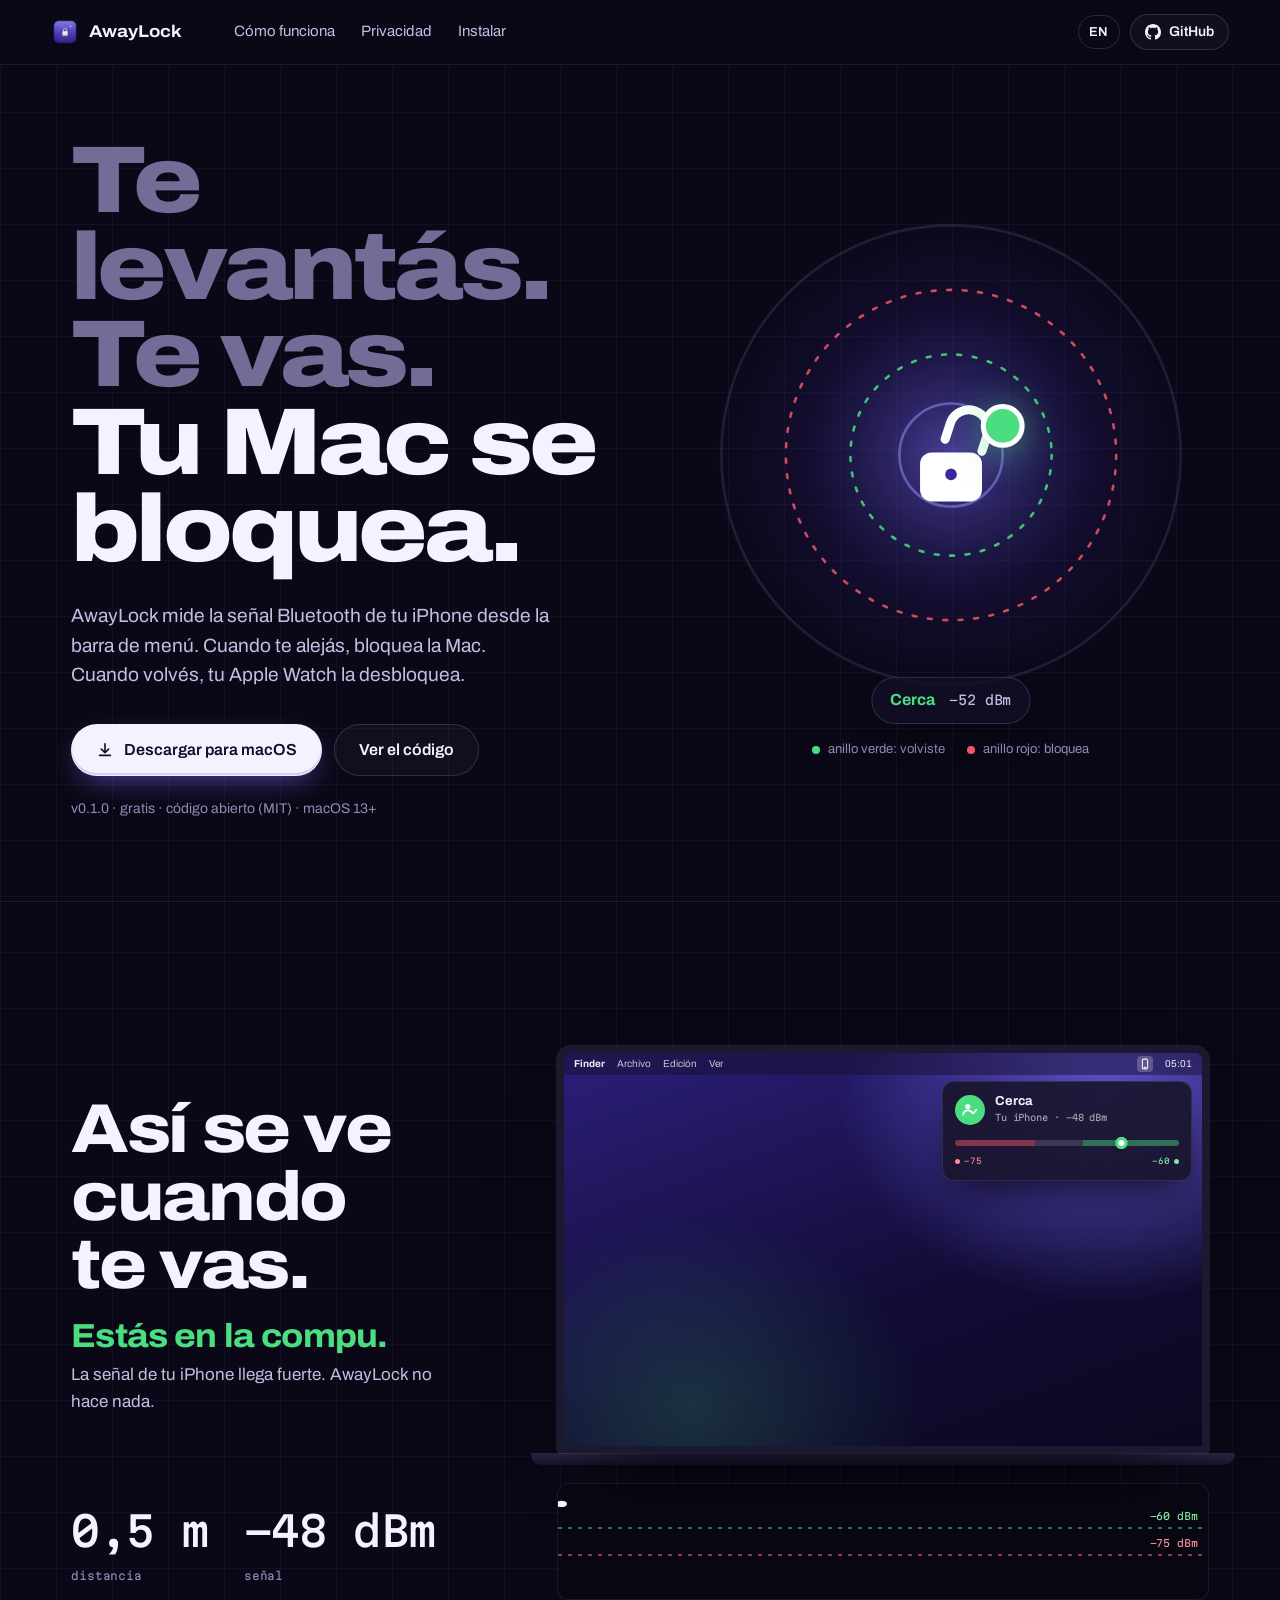
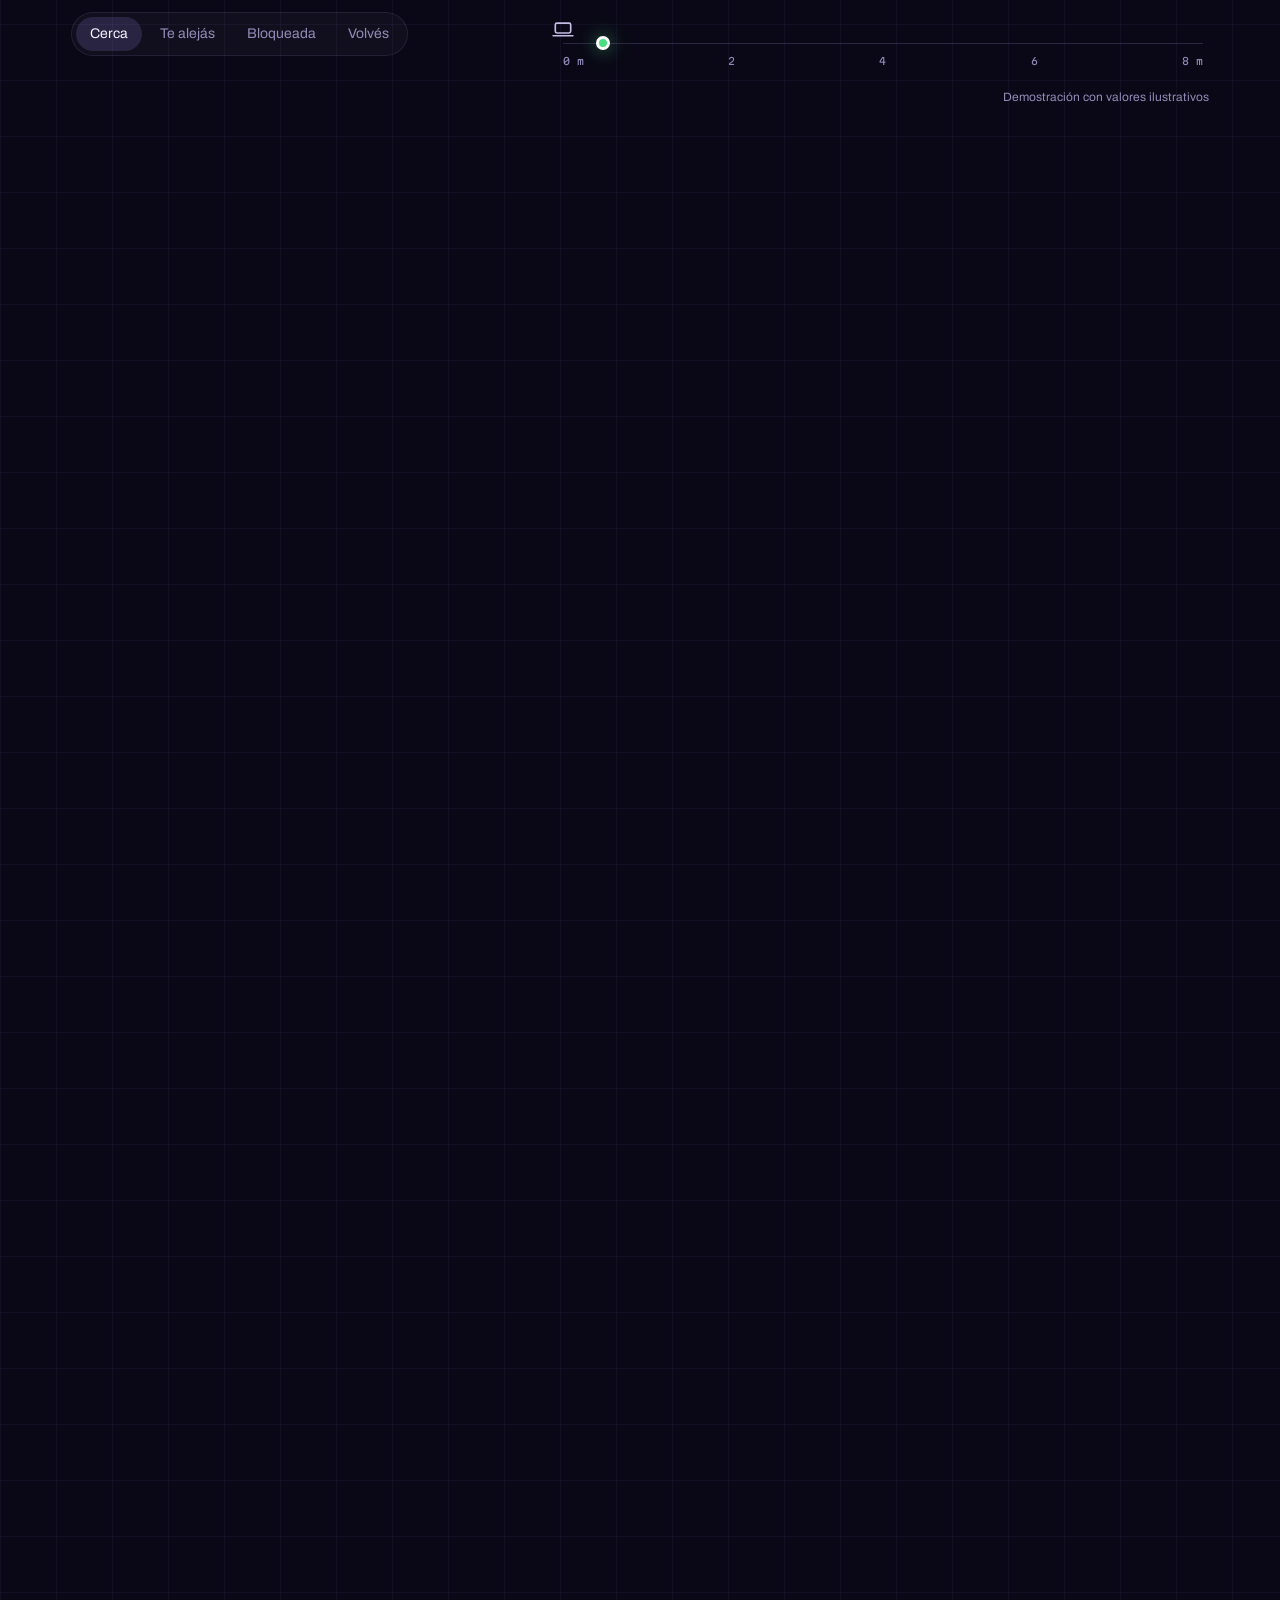
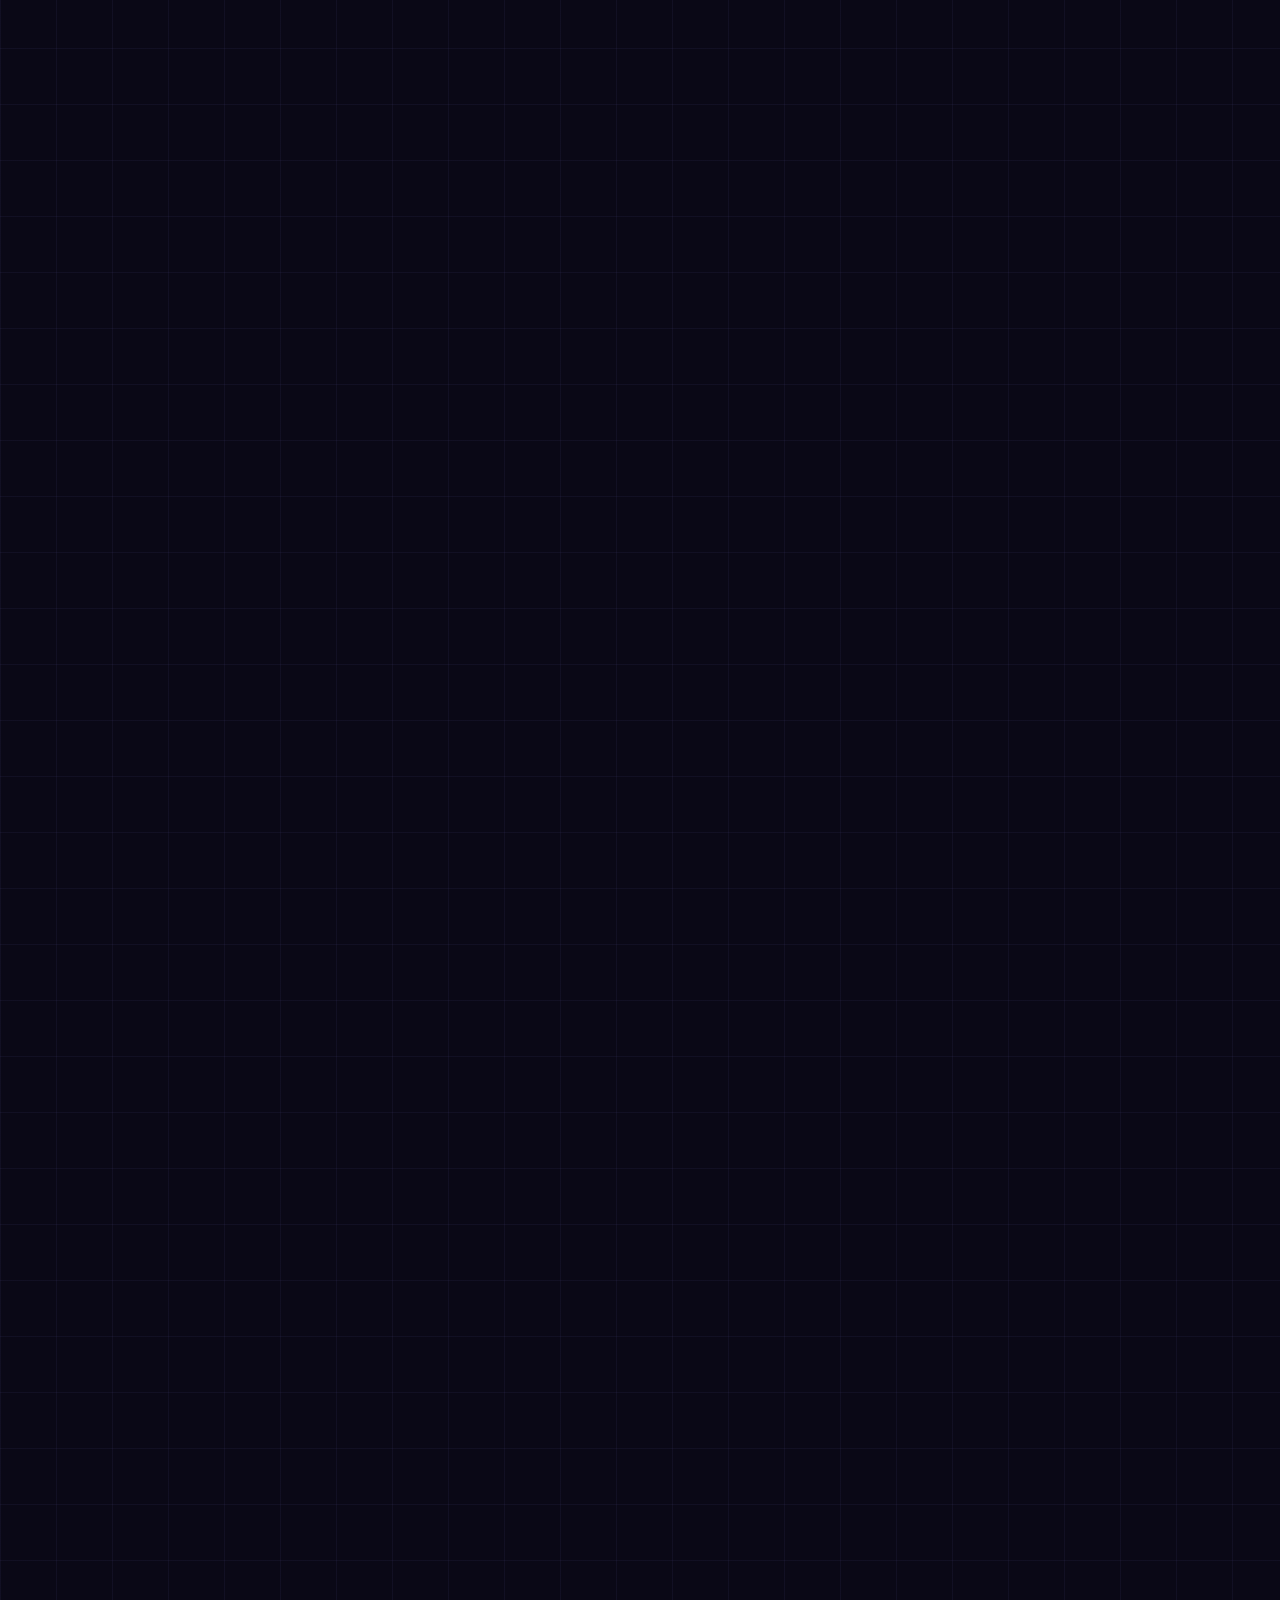
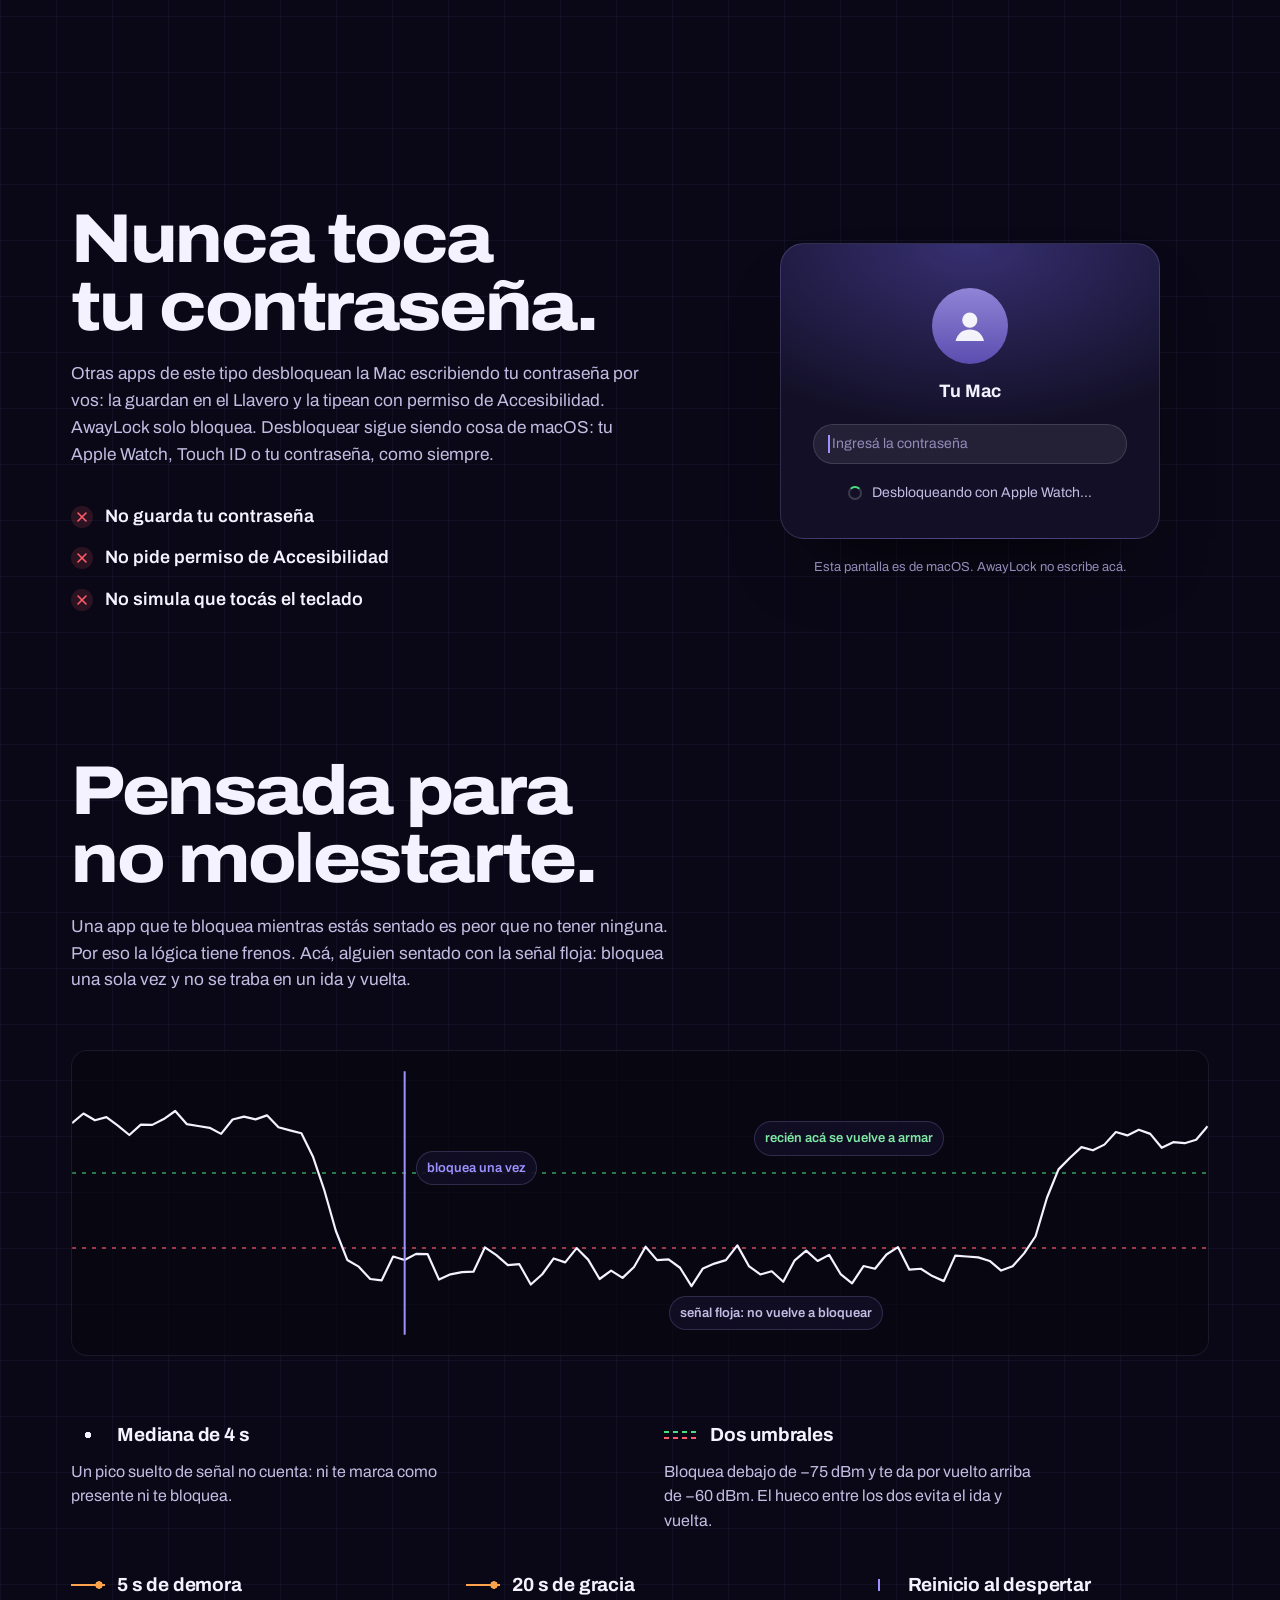
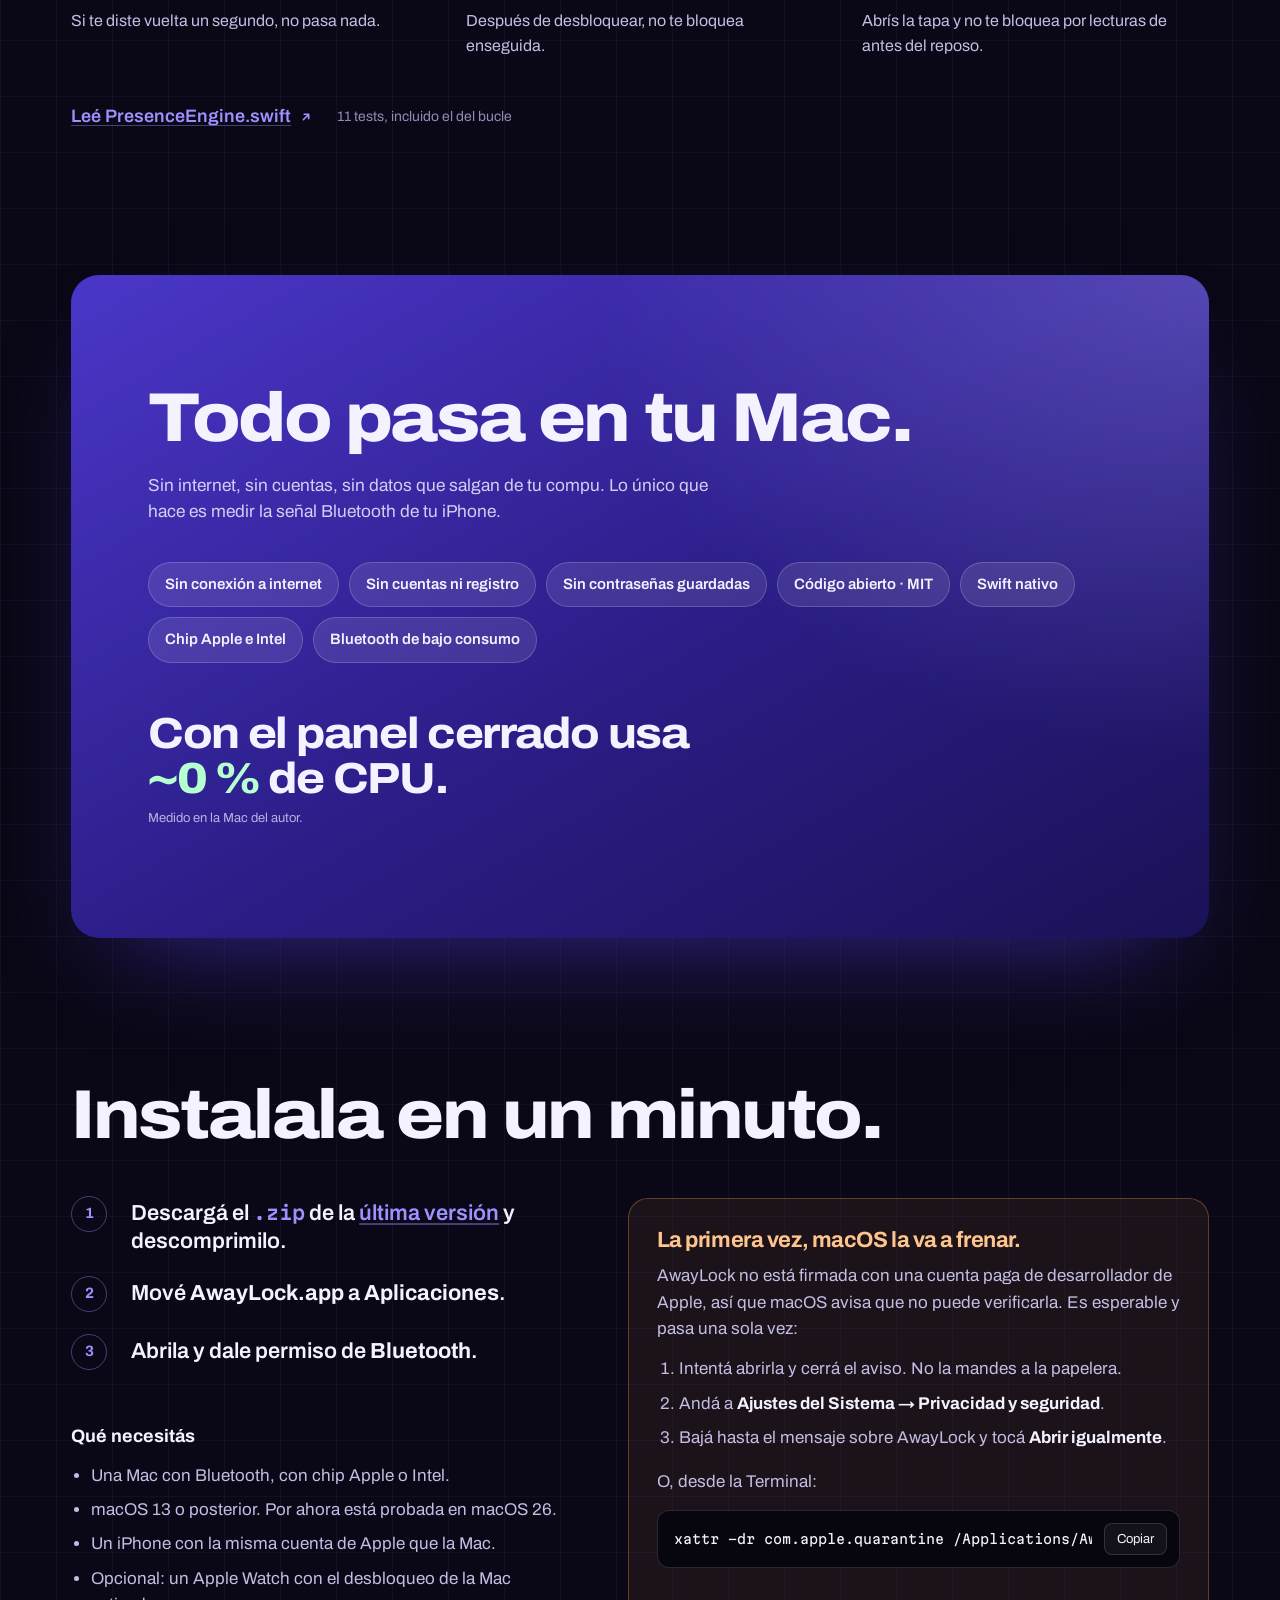
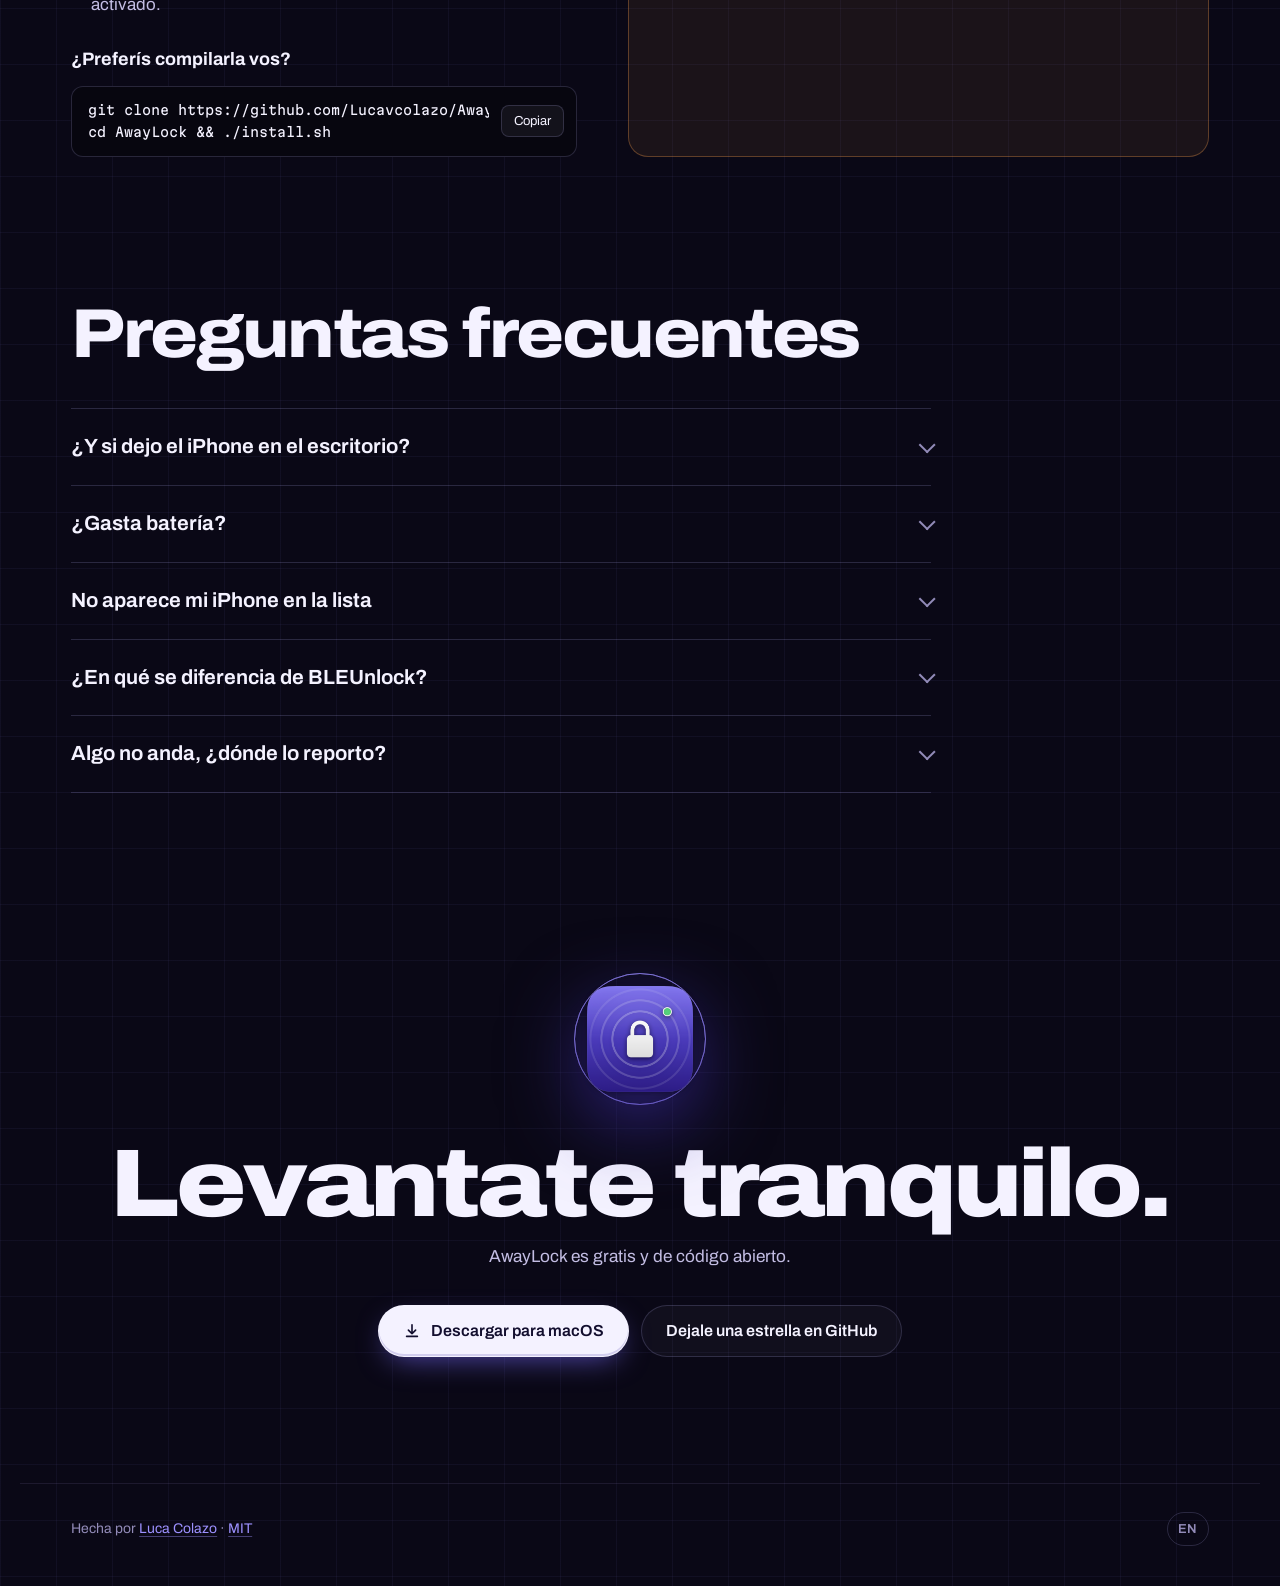
==== commit 6fccfd31: "refactor: remove app screenshots section and related assets, styles, and documentation" ====
--- a/site/index.html
+++ b/site/index.html
@@ -314,28 +314,6 @@
     </div>
   </section>
 
-  <!-- La app -->
-  <section class="section app" aria-labelledby="app-title">
-    <h2 id="app-title" class="h2 narrow" data-i18n="appTitle">Dos lugares, cada uno para lo suyo.</h2>
-    <div class="app-grid">
-      <figure class="shot shot-menu reveal">
-        <img src="assets/estados.png" width="1400" height="523" loading="lazy" alt="El panel de la barra de menú en tres estados: cerca, alejándote y bloqueada." data-i18n-alt="altMenu">
-        <figcaption>
-          <strong data-i18n="menuT">En la barra de menú</strong>
-          <span data-i18n="menuP">Si estás cerca, alejándote o lejos, el medidor en vivo, pausar y bloquear ya.</span>
-        </figcaption>
-      </figure>
-      <figure class="shot shot-window reveal">
-        <img src="assets/ventana.png" width="645" height="1300" loading="lazy" alt="La ventana de AwayLock con la lista de iPhones, los umbrales de distancia, los tiempos y las opciones." data-i18n-alt="altWindow">
-        <figcaption>
-          <strong data-i18n="windowT">En su ventana</strong>
-          <span data-i18n="windowP">Elegís tu iPhone y ajustás la distancia mirando el medidor. Mientras está abierta, aparece en el Dock como cualquier app.</span>
-          <span class="muted en-only" data-i18n="appSpanish">The app itself is in Spanish for now.</span>
-        </figcaption>
-      </figure>
-    </div>
-  </section>
-
   <!-- Instalar -->
   <section class="section install" id="instalar" aria-labelledby="install-title">
     <h2 id="install-title" class="h2 narrow" data-i18n="installTitle">Instalala en un minuto.</h2>
--- a/site/styles.css
+++ b/site/styles.css
@@ -671,7 +671,7 @@
 }
 
 /* Sin esto, un bloque de código largo ensancha la grilla y se sale de la pantalla. */
-.split > *, .app-grid > *, .install-grid > *, .hero > *, .walk-stage > * { min-width: 0; }
+.split > *, .install-grid > *, .hero > *, .walk-stage > * { min-width: 0; }
 
 .split {
   display: grid;
@@ -865,22 +865,6 @@
 }
 .cpu strong { color: #b6ffcf; font-weight: 850; }
 .footnote { margin: 0; font-size: 13px; color: rgba(236, 233, 255, 0.72); }
-
-/* App */
-.app-grid {
-  display: grid;
-  grid-template-columns: minmax(0, 1.55fr) minmax(0, 0.9fr);
-  gap: clamp(24px, 3vw, 44px);
-  align-items: start;
-  margin-top: 48px;
-}
-.shot { margin: 0; }
-.shot img { width: 100%; height: auto; border-radius: 18px; border: 1px solid var(--line); box-shadow: 0 40px 80px -40px rgba(0, 0, 0, 0.9); }
-.shot-window img { max-height: 780px; width: auto; margin-inline: auto; }
-.shot figcaption { display: grid; gap: 4px; margin-top: 18px; color: var(--ink-2); }
-.shot figcaption strong { color: var(--ink); font-size: 18px; }
-.en-only { display: none; }
-html[lang="en"] .en-only { display: inline; }
 
 /* Instalar */
 .install-grid {
@@ -1059,9 +1043,6 @@
    anima cuando el JS confirma que puede hacerlo. */
 .js .login-card.reveal { opacity: 0; filter: blur(12px); transform: scale(0.96); transition: opacity 600ms ease, filter 700ms ease, transform 900ms var(--ease-out); }
 .js .login-card.reveal.is-in { opacity: 1; filter: none; transform: none; }
-.js .shot.reveal img { clip-path: inset(0 0 100% 0 round 18px); transition: clip-path 1100ms var(--ease-in-out); }
-.js .shot.reveal.is-in img { clip-path: inset(0 0 0 0 round 18px); }
-.js .shot-window.reveal img { transition-delay: 180ms; }
 
 /* ---------- Pantallas chicas ---------- */
 
@@ -1087,9 +1068,8 @@
   .readouts { display: none; }
   .trace { height: 70px; }
   .steps button { padding: 0 10px; font-size: 13px; }
-  .split, .app-grid, .install-grid { grid-template-columns: 1fr; }
+  .split, .install-grid { grid-template-columns: 1fr; }
   .gatekeeper { grid-row: auto; }
-  .shot-window img { max-height: 620px; }
 }
 
 @media (max-width: 700px) {
@@ -1138,5 +1118,4 @@
   .cap, .toast, .panel, .chips li, .tag, .js .reveal { transform: none !important; filter: none !important; }
   .js .logic-svg { clip-path: none; }
   .js .login-card.reveal { opacity: 1; }
-  .js .shot.reveal img { clip-path: none; }
-}
+}
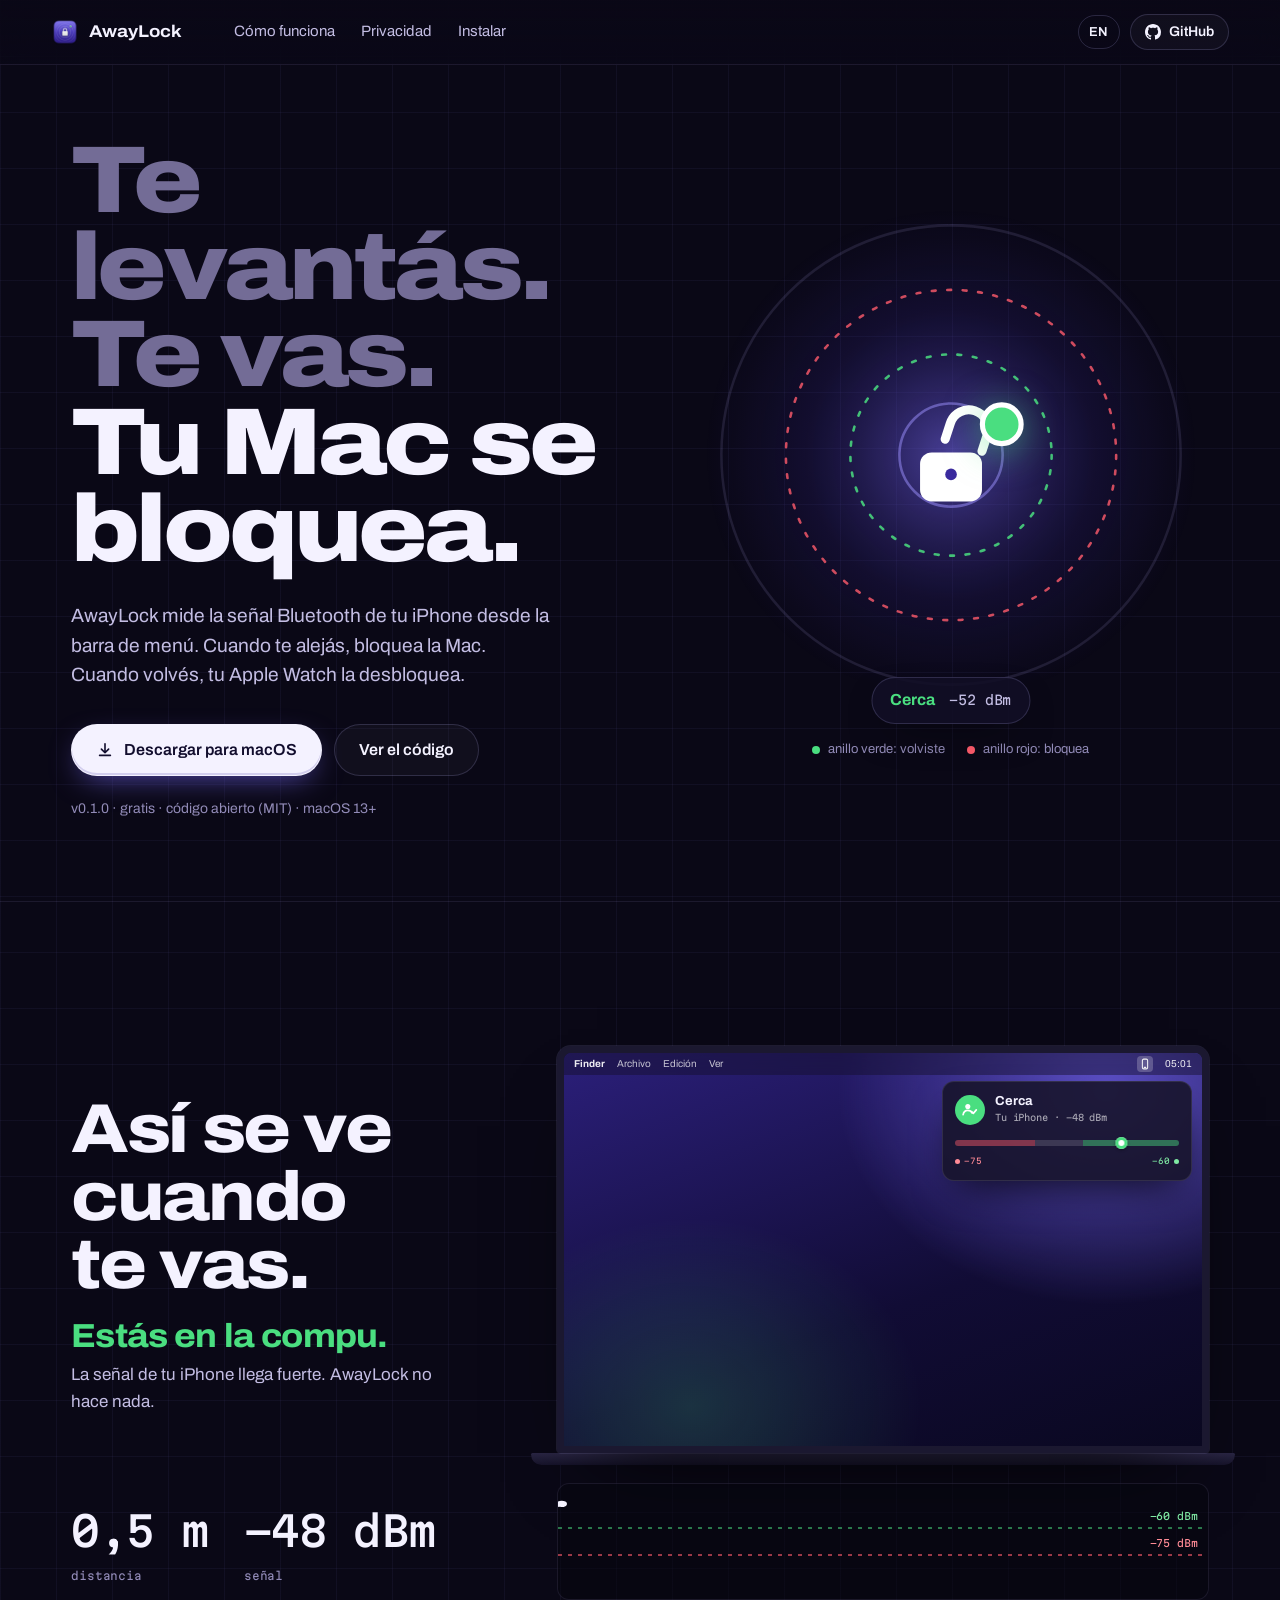
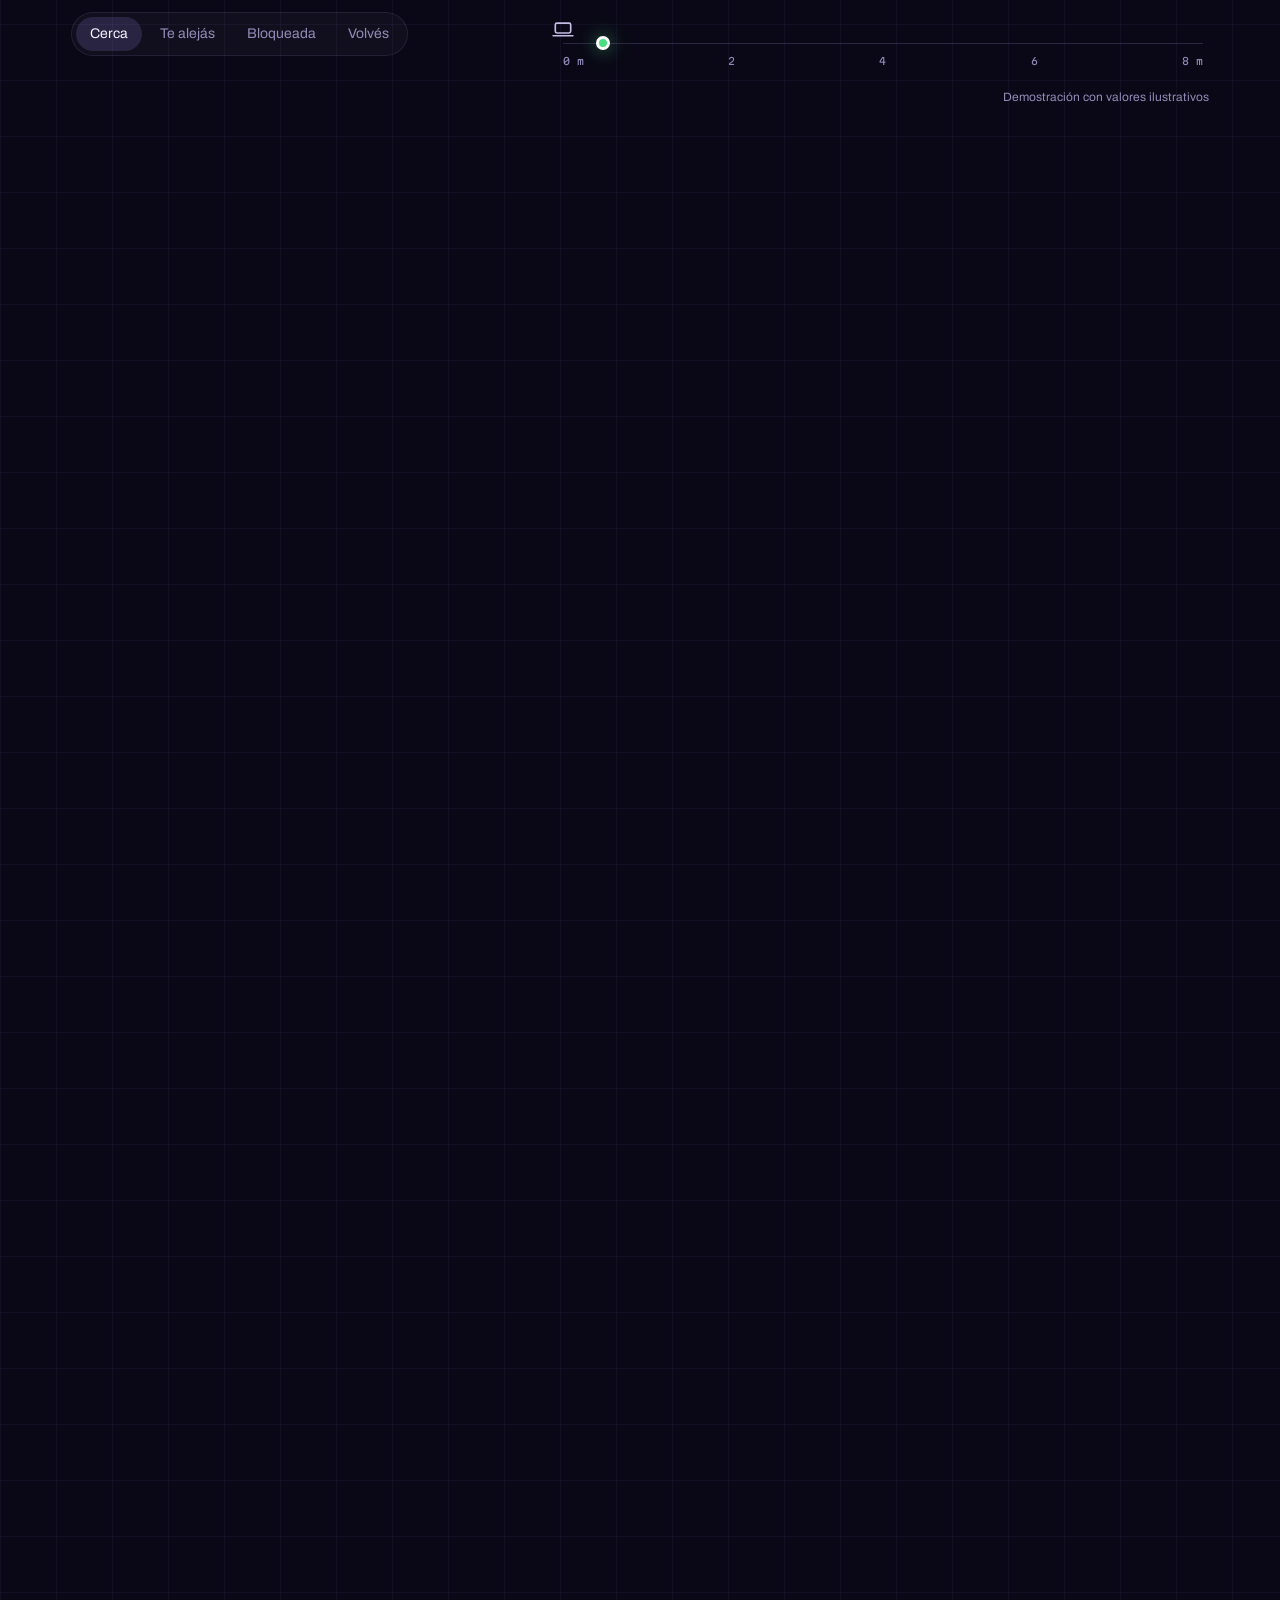
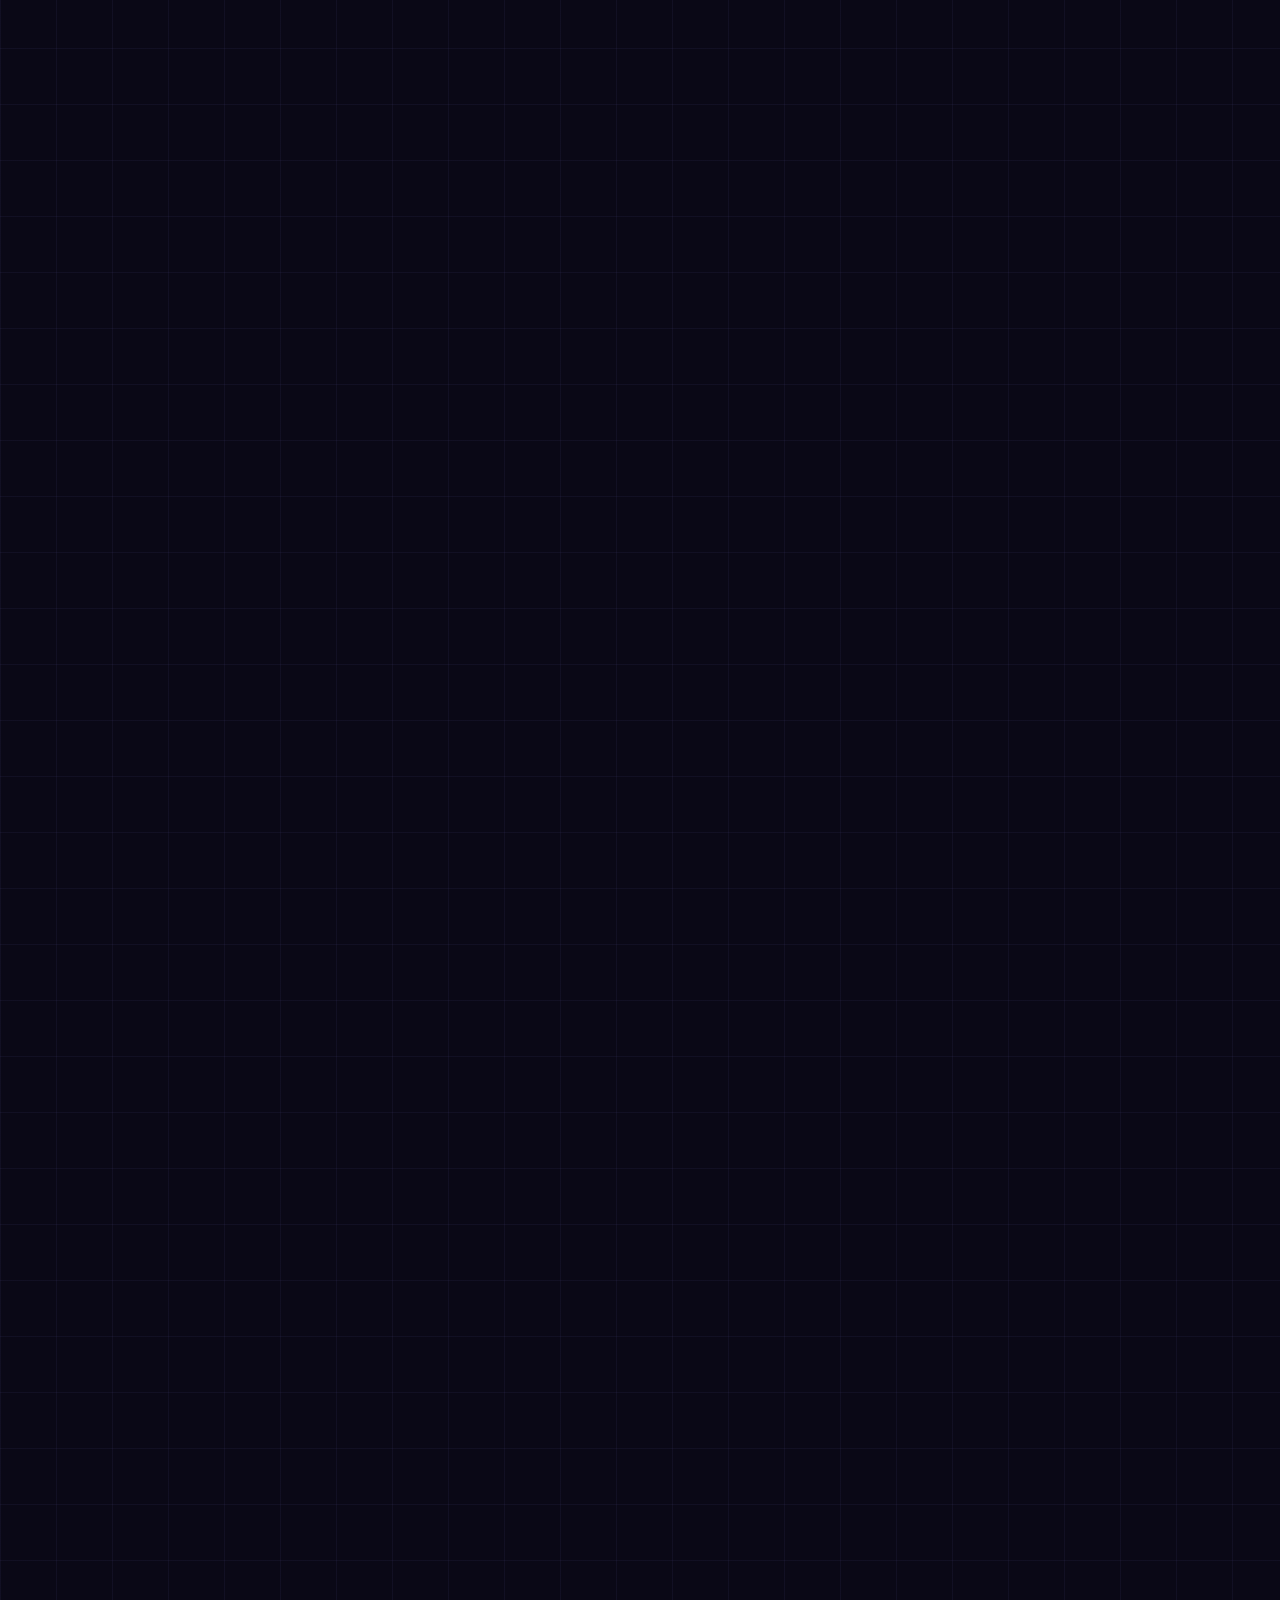
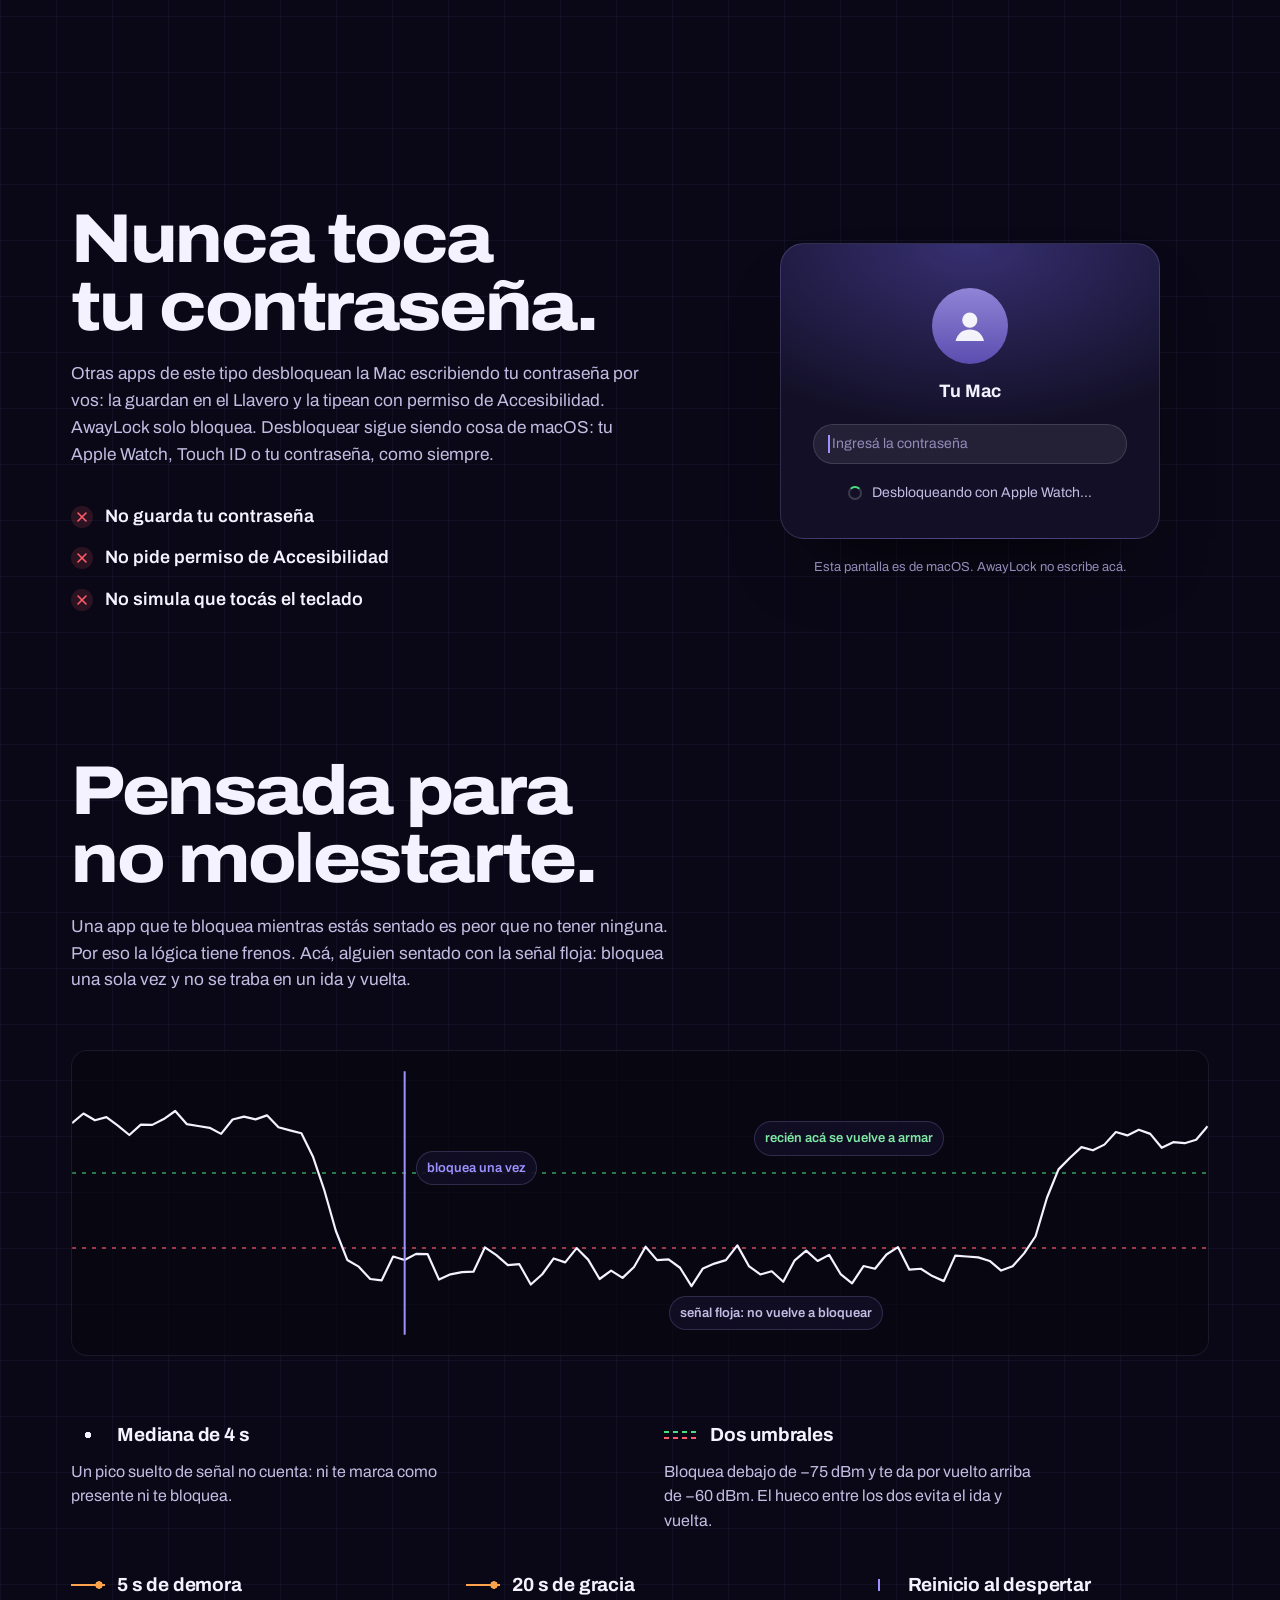
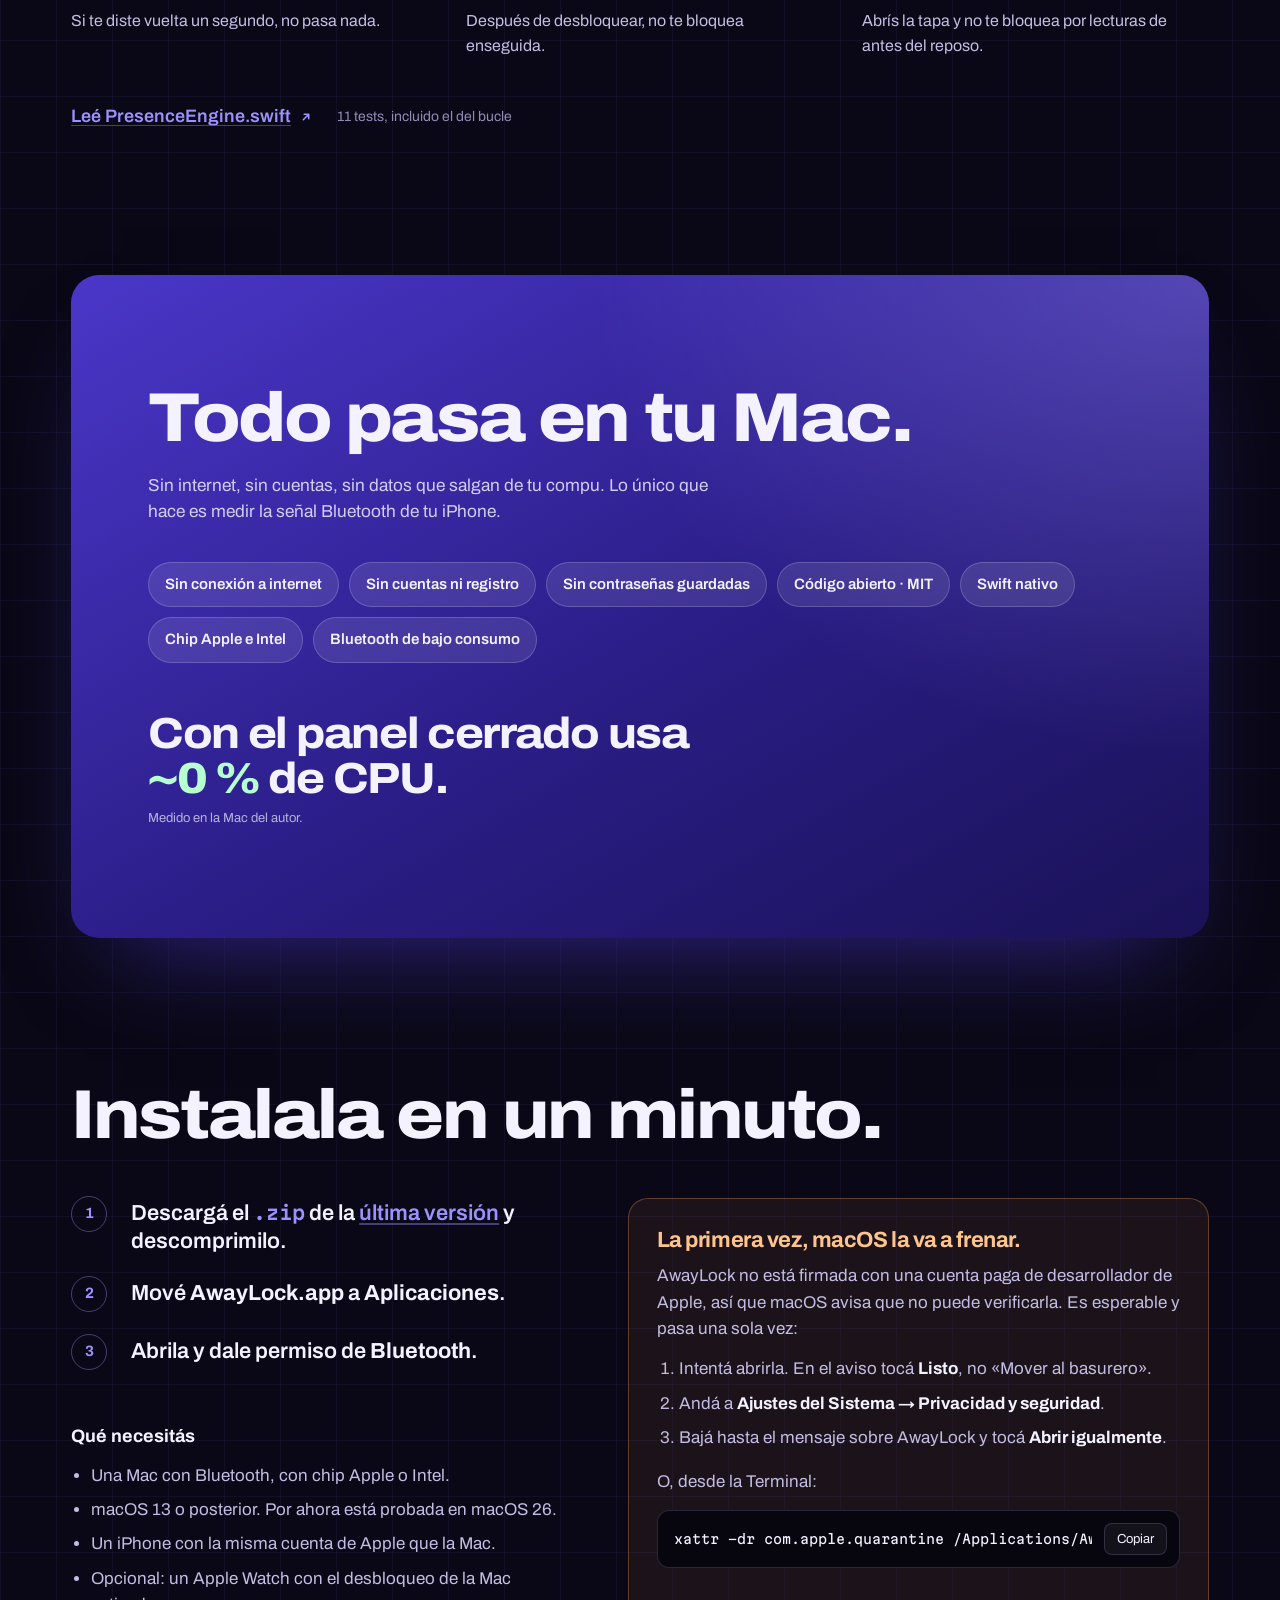
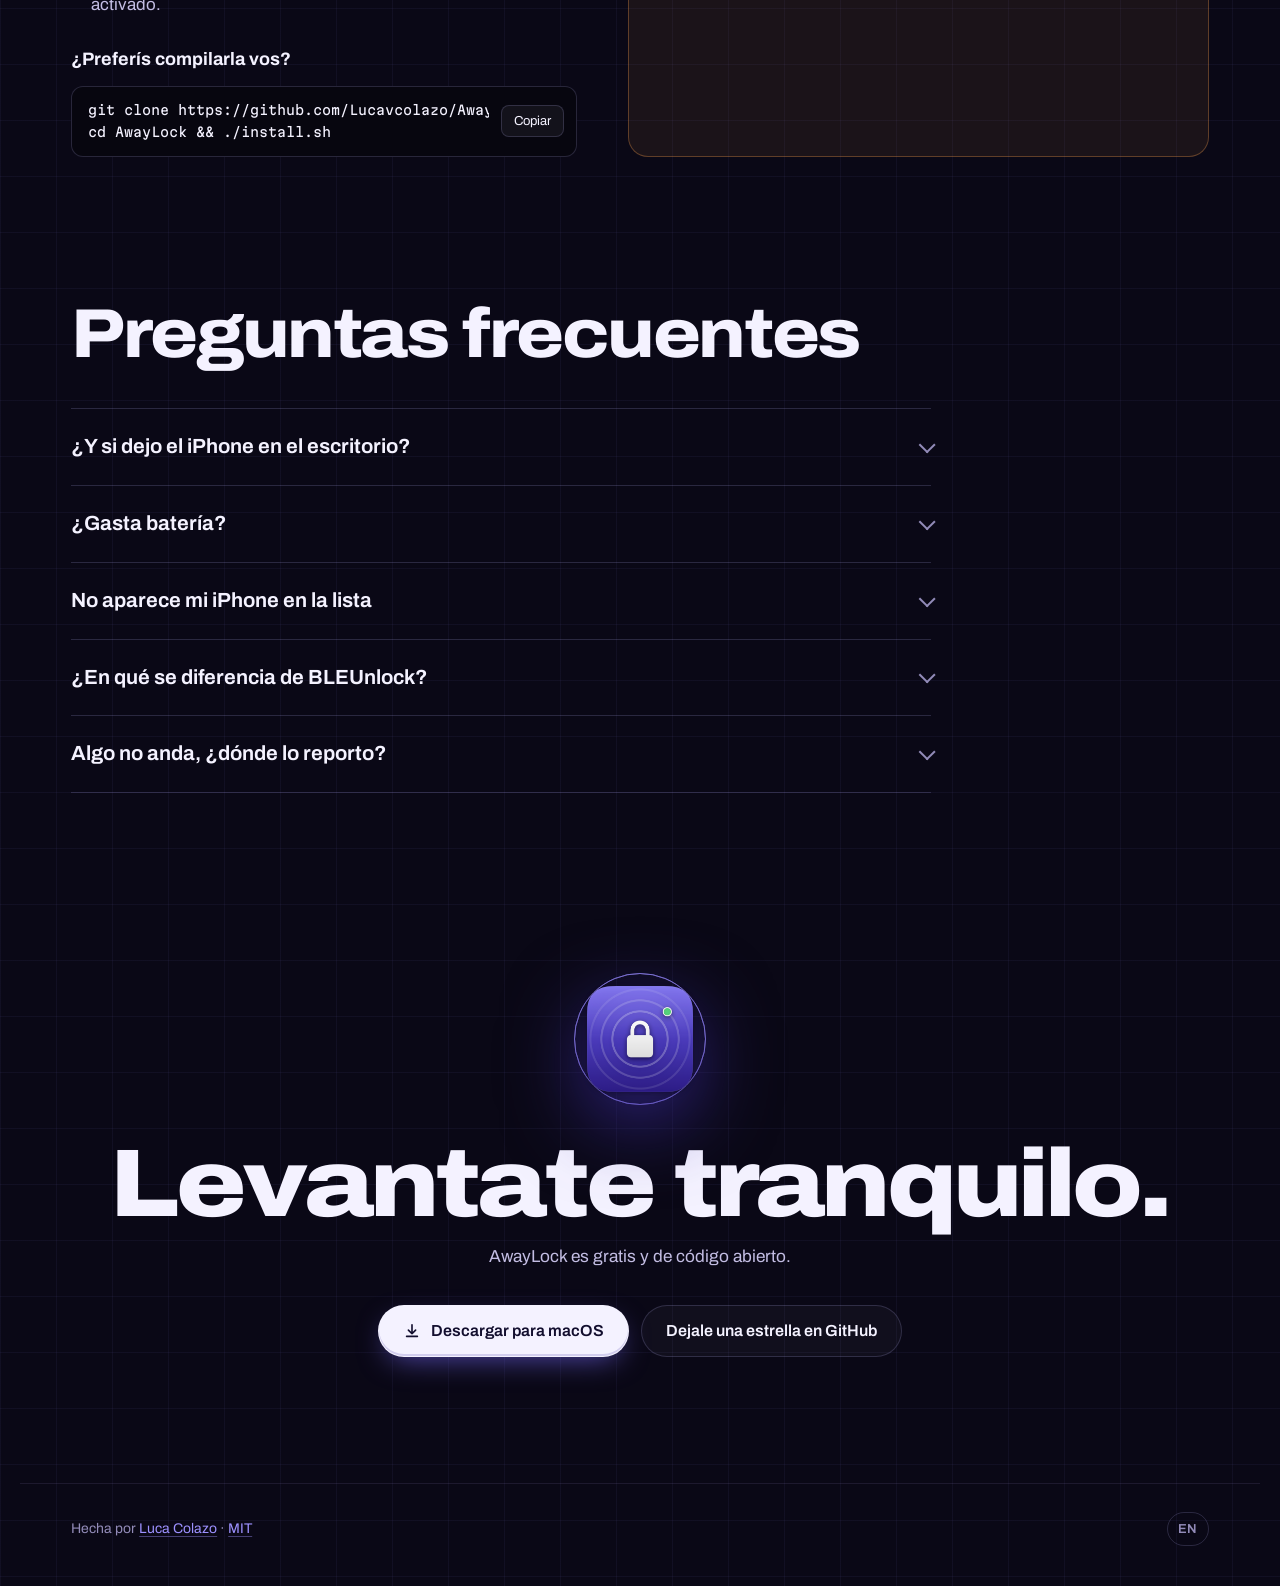
==== commit 68d8dead: "docs: update macOS first-launch instructions to click Done instead of Trash" ====
--- a/site/index.html
+++ b/site/index.html
@@ -328,7 +328,7 @@
         <h3 id="gk-title" data-i18n="gkTitle">La primera vez, macOS la va a frenar.</h3>
         <p data-i18n="gkBody">AwayLock no está firmada con una cuenta paga de desarrollador de Apple, así que macOS avisa que no puede verificarla. Es esperable y pasa una sola vez:</p>
         <ol>
-          <li data-i18n="gk1">Intentá abrirla y cerrá el aviso. No la mandes a la papelera.</li>
+          <li data-i18n-html="gk1">Intentá abrirla. En el aviso tocá <strong>Listo</strong>, no «Mover al basurero».</li>
           <li data-i18n-html="gk2">Andá a <strong>Ajustes del Sistema → Privacidad y seguridad</strong>.</li>
           <li data-i18n-html="gk3">Bajá hasta el mensaje sobre AwayLock y tocá <strong>Abrir igualmente</strong>.</li>
         </ol>
